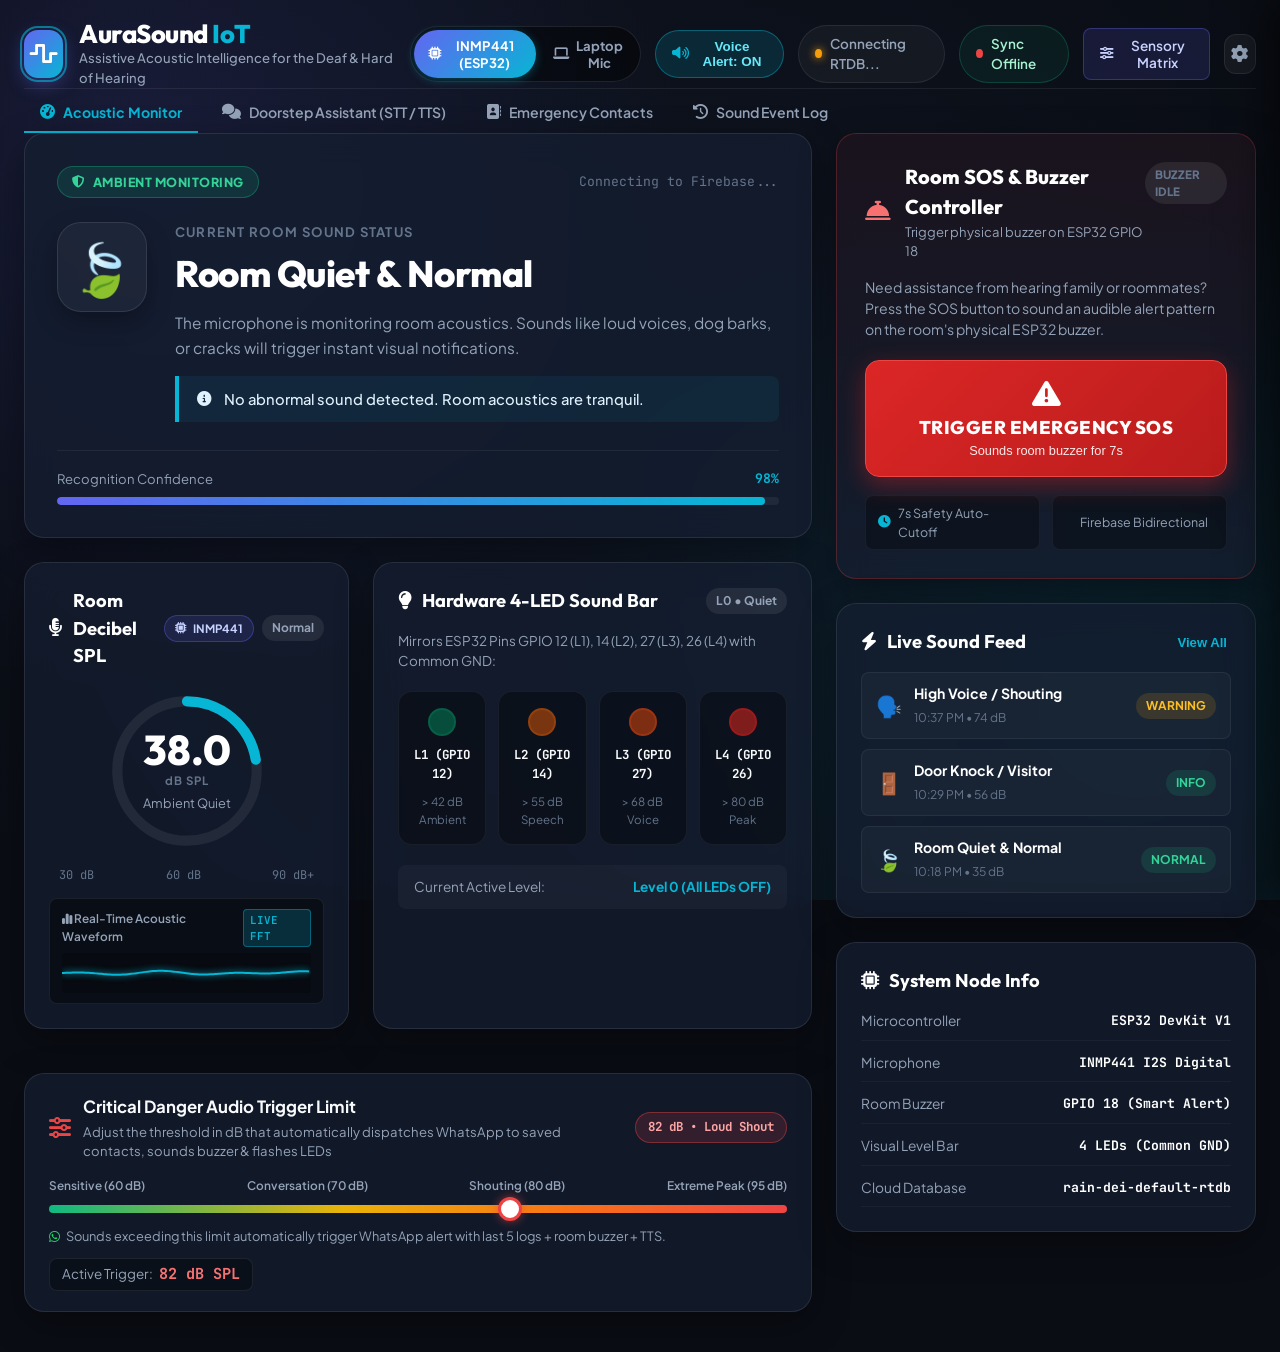
==== web_portal/index.html @ 47dc66a2 "updated" ====
<!DOCTYPE html>
<html lang="en">
<head>
  <meta charset="UTF-8">
  <meta name="viewport" content="width=device-width, initial-scale=1.0">
  <title>AuraSound IoT | Assistive Environmental Sound Intelligence for Deaf & Hard of Hearing</title>
  <meta name="description" content="Production IoT Acoustic Monitoring & Assistive Visual Alert System for Deaf and Hard of Hearing individuals. Real-time Firebase streaming, ESP32 4-LED mirroring, Visitor Speech Assistant, and Emergency SOS.">
  
  <!-- Modern Google Fonts -->
  <link rel="preconnect" href="https://fonts.googleapis.com">
  <link rel="preconnect" href="https://fonts.gstatic.com" crossorigin>
  <link href="https://fonts.googleapis.com/css2?family=Outfit:wght@300;400;500;600;700;800;900&family=Plus+Jakarta+Sans:wght@400;500;600;700;800&family=JetBrains+Mono:wght@400;600&display=swap" rel="stylesheet">
  
  <!-- Font Awesome Icons -->
  <link rel="stylesheet" href="https://cdnjs.cloudflare.com/ajax/libs/font-awesome/6.4.0/css/all.min.css">
  
  <!-- Main Stylesheet -->
  <link rel="stylesheet" href="styles.css">
</head>
<body>

  <!-- SILENT FULLSCREEN VISUAL STROBE ALERT (Accessible Peripheral Flashing) -->
  <div id="visualStrobeAlert" class="visual-strobe-overlay hidden" onclick="dismissStrobe()">
    <div class="strobe-inner">
      <div class="strobe-icon-wrapper" id="strobeIconContainer">
        <i id="strobeIcon" class="fa-solid fa-triangle-exclamation"></i>
      </div>
      <h1 id="strobeTitle">HIGH SOUND DETECTED</h1>
      <p id="strobeSubtitle">Intense acoustic vibration identified in the room.</p>
      <div class="strobe-badge" id="strobeBadge">CRITICAL ALERT</div>
      <button id="dismissStrobeBtn" class="strobe-dismiss-btn" onclick="dismissStrobe()">
        <i class="fa-solid fa-check"></i> Acknowledge & Dismiss Visual Flash
      </button>
      <span class="strobe-tap-hint"><i class="fa-solid fa-hand-pointer"></i> Tap anywhere on screen to dismiss</span>
    </div>
  </div>

  <div class="app-layout">
    <!-- TOP NAVIGATION HEADER -->
      <!-- Top Header Row -->
      <div class="top-nav-main">
        <div class="brand">
          <div class="brand-logo">
            <i class="fa-solid fa-wave-square"></i>
            <span class="logo-pulse"></span>
          </div>
          <div class="brand-info">
            <h1>AuraSound <span>IoT</span></h1>
            <p>Assistive Acoustic Intelligence for the Deaf & Hard of Hearing</p>
          </div>
        </div>

        <div class="header-actions">
          <!-- Audio Input Source Switch: INMP441 (ESP32) vs Laptop Mic -->
          <div class="mic-source-selector" id="micSourceSelector">
            <button class="mic-pill-btn active" id="btnSourceEsp32" onclick="setAudioSource('esp32')" title="Use Room INMP441 Digital Microphone via ESP32">
              <i class="fa-solid fa-microchip"></i> <span>INMP441 (ESP32)</span>
            </button>
            <button class="mic-pill-btn" id="btnSourceLaptop" onclick="setAudioSource('laptop')" title="Capture Room Sound Directly via Laptop Built-in Microphone">
              <i class="fa-solid fa-laptop"></i> <span>Laptop Mic</span>
            </button>
          </div>

          <!-- WebApp TTS Voice Alert Toggle -->
          <button class="status-pill toggle-pill active" id="btnVoiceAlertToggle" onclick="toggleTtsVoiceAlerts()" title="Toggle WebApp Audible Voice Warnings on Detection">
            <i class="fa-solid fa-volume-high" id="voiceToggleIcon"></i>
            <span id="voiceToggleText">Voice Alert: ON</span>
          </button>

          <!-- Hardware ESP32 Connection Pill -->
          <div class="status-pill" id="deviceStatusPill" title="Status of ESP32 Hardware Node">
            <span class="status-dot connecting" id="espStatusDot"></span>
            <span id="deviceStatusText">Connecting RTDB...</span>
          </div>

          <!-- Firebase Stream Pill -->
          <div class="status-pill firebase-pill" id="firebaseStatusPill" title="Firebase Realtime Database Live Stream">
            <span class="status-dot online"></span>
            <span id="firebaseStatusText">Firebase RTDB: Live</span>
          </div>

          <!-- Tiered Sensory Settings Modal Button -->
          <button id="openSensoryBtn" class="btn-nav-action" onclick="toggleSensoryModal()" title="Sensory Matrix & Alert Preferences">
            <i class="fa-solid fa-sliders"></i> <span>Sensory Matrix</span>
          </button>

          <!-- Configuration Drawer Button -->
          <button id="openConfigBtn" class="btn-icon" onclick="toggleConfigDrawer()" title="Firebase Project Settings">
            <i class="fa-solid fa-gear"></i>
          </button>
        </div>
      </div>

      <!-- Compact Integrated Navigation Tabs (Zero Disconnected Gap) -->
      <nav class="portal-tabs">
        <button class="tab-btn active" onclick="switchPortalTab('dashboard')" id="tab-btn-dashboard">
          <i class="fa-solid fa-gauge-high"></i> Acoustic Monitor
        </button>
        <button class="tab-btn" onclick="switchPortalTab('visitor')" id="tab-btn-visitor">
          <i class="fa-solid fa-comments"></i> Doorstep Assistant (STT / TTS)
        </button>
        <button class="tab-btn" onclick="switchPortalTab('contacts')" id="tab-btn-contacts">
          <i class="fa-solid fa-address-book"></i> Emergency Contacts
        </button>
        <button class="tab-btn" onclick="switchPortalTab('history')" id="tab-btn-history">
          <i class="fa-solid fa-clock-rotate-left"></i> Sound Event Log
        </button>
      </nav>
    </header>

    <!-- AUTOMATIC EMERGENCY WHATSAPP DISPATCH HUD / BANNER -->
    <div id="emergencyDispatchToast" class="emergency-toast-hud hidden">
      <div class="toast-left">
        <div class="toast-icon-pulse"><i class="fa-solid fa-triangle-exclamation"></i></div>
        <div class="toast-info">
          <strong>🚨 CRITICAL SOUND DETECTED & AUTOMATIC WHATSAPP ALERT DISPATCHED</strong>
          <p id="dispatchToastSummary">Emergency message with last 5 acoustic logs sent to saved contacts. Room buzzer & LEDs active.</p>
        </div>
      </div>
      <div class="toast-actions" id="toastContactButtons"></div>
      <button class="toast-dismiss" onclick="dismissEmergencyToast()" title="Dismiss Alert"><i class="fa-solid fa-xmark"></i></button>
    </div>

    <!-- MAIN PORTAL CONTENT -->
    <main class="dashboard-content">

      <!-- ================================================================= -->
      <!-- TAB 1: DASHBOARD & ACOUSTIC MONITOR -->
      <!-- ================================================================= -->
      <div id="tab-content-dashboard" class="tab-view active">
        <div class="dashboard-grid">
          
          <!-- LEFT COLUMN: PRIMARY SOUND MONITORING & HERO ALERT -->
          <section class="col-primary">
            
            <!-- HERO SOUND CLASSIFICATION CARD -->
            <div class="hero-card glass-panel" id="heroAlertCard">
              <div class="card-glow" id="heroCardGlow"></div>
              <div class="hero-top">
                <span class="badge-accent normal" id="alertSeverityBadge">
                  <i class="fa-solid fa-shield-halved"></i> AMBIENT MONITORING
                </span>
                <span class="timestamp-tag" id="lastDetectionTime">Connecting to Firebase...</span>
              </div>

              <div class="hero-body">
                <div class="hero-icon-box" id="heroIconBox">
                  <span id="heroSoundEmoji">🍃</span>
                </div>
                <div class="hero-details">
                  <span class="hero-sub">Current Room Sound Status</span>
                  <h2 id="heroSoundTitle">Room Quiet & Normal</h2>
                  <p id="heroSoundDescription">The microphone is monitoring room acoustics. Sounds like loud voices, dog barks, or cracks will trigger instant visual notifications.</p>
                  
                  <!-- Immediate Accessible Visual Action Cue -->
                  <div class="action-cue" id="actionCueBox">
                    <i class="fa-solid fa-circle-info"></i>
                    <span id="heroActionCue">No abnormal sound detected. Room acoustics are tranquil.</span>
                  </div>
                </div>
              </div>

              <!-- Real-time Classification Confidence Bar -->
              <div class="confidence-container">
                <div class="conf-labels">
                  <span>Recognition Confidence</span>
                  <strong id="confidenceVal">98%</strong>
                </div>
                <div class="conf-progress-track">
                  <div class="conf-progress-fill" id="confidenceBar" style="width: 98%;"></div>
                </div>
              </div>
            </div>

            <!-- LIVE DECIBEL GAUGE & 4-LED HARDWARE MIRROR -->
            <div class="metrics-row">
              
              <!-- Circular Decibel VU Meter -->
              <div class="metric-card glass-panel decibel-gauge-card">
                <div class="card-header-compact">
                  <h3><i class="fa-solid fa-microphone-lines"></i> Room Decibel SPL</h3>
                  <div class="card-header-badges">
                    <span class="chip-source" id="activeMicSourceBadge"><i class="fa-solid fa-microchip"></i> INMP441</span>
                    <span class="chip-status" id="dbStatusChip">Normal</span>
                  </div>
                </div>
                <div class="gauge-wrapper">
                  <svg class="gauge-svg" viewBox="0 0 200 200">
                    <circle class="gauge-bg" cx="100" cy="100" r="82"></circle>
                    <circle class="gauge-fill" id="gaugeCircleFill" cx="100" cy="100" r="82"></circle>
                  </svg>
                  <div class="gauge-readout">
                    <span class="gauge-number" id="decibelVal">38.0</span>
                    <span class="gauge-unit">dB SPL</span>
                    <span class="gauge-context" id="decibelContext">Ambient Quiet</span>
                  </div>
                </div>
                <div class="gauge-scale">
                  <span>30 dB</span>
                  <span>60 dB</span>
                  <span>90 dB+</span>
                </div>

                <!-- Live Acoustic Waveform Oscilloscope -->
                <div class="oscilloscope-container">
                  <div class="osc-header">
                    <span><i class="fa-solid fa-chart-simple"></i> Real-Time Acoustic Waveform</span>
                    <span class="live-tag">LIVE FFT</span>
                  </div>
                  <canvas id="liveOscilloscope" width="280" height="40"></canvas>
                </div>
              </div>

              <!-- Hardware 4-LED Sound Level Bar (Common Cathode Mirror) -->
              <div class="metric-card glass-panel led-mirror-card">
                <div class="card-header-compact">
                  <h3><i class="fa-solid fa-lightbulb"></i> Hardware 4-LED Sound Bar</h3>
                  <span class="chip-status" id="ledStatusChip">L0 • Quiet</span>
                </div>
                <p class="section-hint">Mirrors ESP32 Pins GPIO 12 (L1), 14 (L2), 27 (L3), 26 (L4) with Common GND:</p>

                <div class="led-bar-visual">
                  <div class="led-unit" id="virtualLed1">
                    <div class="led-bulb bulb-green"></div>
                    <span class="led-pin">L1 (GPIO 12)</span>
                    <span class="led-desc">&gt; 42 dB Ambient</span>
                  </div>

                  <div class="led-unit" id="virtualLed2">
                    <div class="led-bulb bulb-yellow"></div>
                    <span class="led-pin">L2 (GPIO 14)</span>
                    <span class="led-desc">&gt; 55 dB Speech</span>
                  </div>

                  <div class="led-unit" id="virtualLed3">
                    <div class="led-bulb bulb-orange"></div>
                    <span class="led-pin">L3 (GPIO 27)</span>
                    <span class="led-desc">&gt; 68 dB Voice</span>
                  </div>

                  <div class="led-unit" id="virtualLed4">
                    <div class="led-bulb bulb-red"></div>
                    <span class="led-pin">L4 (GPIO 26)</span>
                    <span class="led-desc">&gt; 80 dB Peak</span>
                  </div>
                </div>

                <div class="led-summary-bar">
                  <span>Current Active Level:</span>
                  <strong id="activeLevelTxt">Level 0 (All LEDs OFF)</strong>
                </div>
              </div>
            </div>

            <!-- ADJUSTABLE CRITICAL / DANGER AUDIO LIMIT SLIDER -->
            <div class="glass-panel threshold-control-card">
              <div class="threshold-header">
                <div class="threshold-title">
                  <i class="fa-solid fa-sliders color-red"></i>
                  <div>
                    <h3>Critical Danger Audio Trigger Limit</h3>
                    <p>Adjust the threshold in dB that automatically dispatches WhatsApp to saved contacts, sounds buzzer & flashes LEDs</p>
                  </div>
                </div>
                <span class="threshold-chip" id="thresholdDisplayChip">82 dB • Default</span>
              </div>

              <div class="slider-container">
                <div class="slider-scale-labels">
                  <span>Sensitive (60 dB)</span>
                  <span>Conversation (70 dB)</span>
                  <span>Shouting (80 dB)</span>
                  <span>Extreme Peak (95 dB)</span>
                </div>
                <input type="range" id="criticalDbSlider" min="60" max="95" step="1" value="82" class="styled-range-slider" oninput="onCriticalThresholdChange(this.value)">
                <div class="slider-status-row">
                  <span class="slider-hint"><i class="fa-brands fa-whatsapp color-whatsapp"></i> Sounds exceeding this limit automatically trigger WhatsApp alert with last 5 logs + room buzzer + TTS.</span>
                  <div class="slider-val-badge">
                    <span>Active Trigger:</span>
                    <strong id="sliderValueText">82 dB SPL</strong>
                  </div>
                </div>
              </div>
            </div>

          </section>

          <!-- RIGHT COLUMN: EMERGENCY SOS & QUICK ACTIONS -->
          <section class="col-secondary">
            
            <!-- EMERGENCY SOS BUZZER CONTROLLER -->
            <div class="sos-card glass-panel">
              <div class="sos-glow"></div>
              <div class="sos-header">
                <div class="sos-title-wrap">
                  <i class="fa-solid fa-bell-concierge"></i>
                  <div>
                    <h3>Room SOS & Buzzer Controller</h3>
                    <p>Trigger physical buzzer on ESP32 GPIO 18</p>
                  </div>
                </div>
                <span class="buzzer-state-badge idle" id="buzzerStateBadge">BUZZER IDLE</span>
              </div>

              <p class="sos-desc">Need assistance from hearing family or roommates? Press the SOS button to sound an audible alert pattern on the room's physical ESP32 buzzer.</p>

              <!-- SOS Panic Button -->
              <button id="triggerSosBtn" class="btn-sos-main" onclick="triggerEmergencySos()">
                <div class="btn-sos-content">
                  <i class="fa-solid fa-triangle-exclamation"></i>
                  <span id="sosBtnText">TRIGGER EMERGENCY SOS</span>
                  <small id="sosBtnSub">Sounds room buzzer for 7s</small>
                </div>
              </button>

              <!-- Silence Button -->
              <button id="silenceSosBtn" class="btn-silence hidden" onclick="silenceEmergencyBuzzer()">
                <i class="fa-solid fa-volume-xmark"></i> Silence Room Buzzer Immediately
              </button>

              <div class="sos-features-row">
                <div class="sos-feature-pill">
                  <i class="fa-solid fa-clock"></i> 7s Safety Auto-Cutoff
                </div>
                <div class="sos-feature-pill">
                  <i class="fa-solid fa-shield-check"></i> Firebase Bidirectional
                </div>
              </div>
            </div>

            <!-- RECENT REALTIME EVENT FEED PREVIEW -->
            <div class="glass-panel recent-events-panel">
              <div class="card-header-compact">
                <h3><i class="fa-solid fa-bolt"></i> Live Sound Feed</h3>
                <button class="link-btn" onclick="switchPortalTab('history')">View All</button>
              </div>
              <div class="mini-event-feed" id="miniEventFeed">
                <div class="empty-feed">Listening for room acoustic events...</div>
              </div>
            </div>

            <!-- SYSTEM HARDWARE STATUS SUMMARY -->
            <div class="glass-panel system-summary-panel">
              <div class="card-header-compact">
                <h3><i class="fa-solid fa-microchip"></i> System Node Info</h3>
              </div>
              <div class="info-table">
                <div class="info-row">
                  <span>Microcontroller</span>
                  <strong>ESP32 DevKit V1</strong>
                </div>
                <div class="info-row">
                  <span>Microphone</span>
                  <strong>INMP441 I2S Digital</strong>
                </div>
                <div class="info-row">
                  <span>Room Buzzer</span>
                  <strong>GPIO 18 (Smart Alert)</strong>
                </div>
                <div class="info-row">
                  <span>Visual Level Bar</span>
                  <strong>4 LEDs (Common GND)</strong>
                </div>
                <div class="info-row">
                  <span>Cloud Database</span>
                  <strong id="connectedDbName">rain-dei-default-rtdb</strong>
                </div>
              </div>
            </div>

          </section>

        </div>
      </div>

      <!-- ================================================================= -->
      <!-- TAB 2: DOORSTEP VISITOR ASSISTANT (EchoSense STT & TTS Feature) -->
      <!-- ================================================================= -->
      <div id="tab-content-visitor" class="tab-view">
        <div class="visitor-assistant-layout">
          
          <!-- LEFT: LIVE SPEECH TO TEXT FOR VISITORS -->
          <div class="glass-panel stt-card">
            <div class="card-header-compact">
              <h3><i class="fa-solid fa-ear-listen color-blue"></i> Live Doorstep Speech-to-Text Captions</h3>
              <span class="stt-badge" id="sttStatusBadge"><i class="fa-solid fa-microphone-slash"></i> Mic Off</span>
            </div>
            <p class="section-hint">When someone is at your door, activate the listener so their spoken words appear as live text on your screen in real time:</p>

            <!-- Transcription Display -->
            <div class="stt-transcript-box" id="sttTranscriptBox">
              <p class="placeholder-caption">Tap "Start Listening to Visitor" below. When the visitor speaks, live captions will appear here immediately.</p>
            </div>

            <div class="stt-controls">
              <button id="startSttBtn" class="btn-action primary" onclick="toggleSttRecognition()">
                <i class="fa-solid fa-microphone"></i> <span id="sttBtnLabel">Start Listening to Visitor</span>
              </button>
              <button class="btn-action secondary" onclick="clearSttTranscript()">
                <i class="fa-solid fa-eraser"></i> Clear Captions
              </button>
            </div>
          </div>

          <!-- RIGHT: TEXT TO SPEECH REPLIES FOR DEAF USER -->
          <div class="glass-panel tts-card">
            <div class="card-header-compact">
              <h3><i class="fa-solid fa-bullhorn color-pink"></i> 1-Tap Text-to-Speech Voice Responses</h3>
              <span class="chip-status">Speaks to Visitor</span>
            </div>
            <p class="section-hint">Tap any quick response to have your device speak aloud clearly to the person at the door:</p>

            <!-- Quick Canned Replies -->
            <div class="canned-replies-grid">
              <button class="canned-btn" onclick="speakQuickReply('Please leave the package at the door, thank you!')">
                <i class="fa-solid fa-box"></i> "Please leave the package at the door."
              </button>
              <button class="canned-btn" onclick="speakQuickReply('I am deaf. Please text me on WhatsApp or ring again.')">
                <i class="fa-solid fa-hands-asl-interpreting"></i> "I am deaf, please text me."
              </button>
              <button class="canned-btn" onclick="speakQuickReply('Just a moment, I am coming to the door right now!')">
                <i class="fa-solid fa-person-walking"></i> "Coming to the door in 1 minute!"
              </button>
              <button class="canned-btn" onclick="speakQuickReply('Who is it, and what is this regarding please?')">
                <i class="fa-solid fa-circle-question"></i> "Who is it please?"
              </button>
              <button class="canned-btn" onclick="speakQuickReply('Not interested right now, thank you!')">
                <i class="fa-solid fa-hand"></i> "Not interested, thank you."
              </button>
              <button class="canned-btn" onclick="speakQuickReply('Please wait, calling my family member.')">
                <i class="fa-solid fa-phone"></i> "Please wait, calling someone."
              </button>
            </div>

            <!-- Custom Type and Speak -->
            <div class="custom-tts-box">
              <label for="customTtsInput">Or type custom message to speak aloud:</label>
              <div class="custom-tts-input-row">
                <input type="text" id="customTtsInput" placeholder="Type message for visitor..." onkeydown="if(event.key==='Enter') speakCustomText()">
                <button class="btn-action primary" onclick="speakCustomText()">
                  <i class="fa-solid fa-volume-high"></i> Speak
                </button>
              </div>
            </div>
          </div>

        </div>
      </div>

      <!-- ================================================================= -->
      <!-- TAB 3: EMERGENCY CONTACTS & DISPATCH (EchoSense Feature) -->
      <!-- ================================================================= -->
      <div id="tab-content-contacts" class="tab-view">
        <div class="contacts-page-layout">
          
          <div class="glass-panel contacts-list-card">
            <div class="card-header-compact">
              <h3><i class="fa-solid fa-users-gear color-orange"></i> Trusted Emergency Contacts</h3>
              <button class="btn-action secondary" onclick="toggleAddContactForm()">
                <i class="fa-solid fa-user-plus"></i> Add Contact
              </button>
            </div>
            <p class="section-hint">Direct 1-tap alerts configured for your immediate family, hostel warden, caregiver, or medical responder:</p>

            <!-- Add Contact Form -->
            <div class="add-contact-box hidden" id="addContactBox">
              <h4>Add New Emergency Contact</h4>
              <div class="contact-inputs-grid">
                <input type="text" id="newContactName" placeholder="Full Name (e.g. Mom, Roommate, Warden)">
                <input type="text" id="newContactRole" placeholder="Relationship / Role (e.g. Caregiver)">
                <input type="tel" id="newContactPhone" placeholder="Phone with Country Code (e.g. +919876543210)">
              </div>
              <div class="contact-form-actions">
                <button class="btn-action primary" onclick="saveNewContact()">Save Contact</button>
                <button class="btn-action secondary" onclick="toggleAddContactForm()">Cancel</button>
              </div>
            </div>

            <!-- Contacts Cards Grid -->
            <div class="contacts-grid" id="contactsGrid">
              <!-- Dynamically rendered -->
            </div>
          </div>

          <!-- SOS Broadcast Preview -->
          <div class="glass-panel broadcast-preview-card">
            <div class="card-header-compact">
              <h3><i class="fa-solid fa-paper-plane color-red"></i> Quick Emergency Dispatch</h3>
            </div>
            <p class="section-hint">Instantly sends WhatsApp / SMS message to all saved contacts with current status:</p>
            
            <div class="message-preview-box">
              <strong>Emergency Message Template:</strong>
              <p id="sosMessageTemplate">🚨 EMERGENCY ALERT: AuraSound Assistive System in Room triggered! I am deaf/hard of hearing and need immediate assistance. Please check on me or call emergency services.</p>
            </div>

            <button class="btn-whatsapp-broadcast" onclick="broadcastWhatsAppAlert()">
              <i class="fa-brands fa-whatsapp"></i> Send Instant WhatsApp Alert to Contact
            </button>
          </div>

        </div>
      </div>

      <!-- ================================================================= -->
      <!-- TAB 4: SOUND EVENT LOG (Realtime Firebase /sound_events) -->
      <!-- ================================================================= -->
      <div id="tab-content-history" class="tab-view">
        <div class="glass-panel history-full-card">
          <div class="card-header-compact">
            <div>
              <h3><i class="fa-solid fa-list-check"></i> Historical Acoustic Events</h3>
              <p class="section-hint">Real-time event feed logged in Firebase Realtime Database node <code>/sound_events</code></p>
            </div>
            <div class="history-actions">
              <div class="filter-pills">
                <button class="filter-pill active" onclick="filterHistory('ALL')">All</button>
                <button class="filter-pill" onclick="filterHistory('CRITICAL')">Critical</button>
                <button class="filter-pill" onclick="filterHistory('WARNING')">Warnings</button>
                <button class="filter-pill" onclick="filterHistory('INFO')">Visitors</button>
              </div>
              <button class="btn-action secondary" onclick="clearEventHistory()">
                <i class="fa-solid fa-trash-can"></i> Clear
              </button>
            </div>
          </div>

          <!-- Full Event List Table -->
          <div class="events-table-wrapper">
            <table class="events-table">
              <thead>
                <tr>
                  <th>Time</th>
                  <th>Sound Classification</th>
                  <th>Severity</th>
                  <th>Decibels</th>
                  <th>Action / Description</th>
                </tr>
              </thead>
              <tbody id="fullEventsTbody">
                <tr>
                  <td colspan="5" class="empty-state">No past sound events recorded yet.</td>
                </tr>
              </tbody>
            </table>
          </div>
        </div>
      </div>

    </main>
  </div>

  <!-- ===================================================================== -->
  <!-- SENSORY MATRIX MODAL (Prevent Sensory Overload - EchoSense Feature) -->
  <!-- ===================================================================== -->
  <div id="sensoryModal" class="modal-overlay hidden">
    <div class="modal-box modal-wide">
      <div class="modal-header">
        <div class="logo-circle purple-glow"><i class="fa-solid fa-sliders"></i></div>
        <div>
          <h2>Smart Sensory & Tiered Alert Matrix</h2>
          <p>Prevent sensory overload & customize visual signals per sound tier</p>
        </div>
        <button class="close-modal-btn" onclick="toggleSensoryModal()"><i class="fa-solid fa-xmark"></i></button>
      </div>

      <div class="sensory-modal-body">
        
        <!-- TIER 1: EMERGENCY (FIRE / SIREN) -->
        <div class="tier-card tier-emergency">
          <div class="tier-top">
            <span class="tier-badge red-badge">TIER 1: CRITICAL EMERGENCY</span>
            <strong>Fire / Smoke Siren (🚨)</strong>
          </div>
          <div class="tier-content">
            <p>Life Safety: Fullscreen Red Strobe + Hardware Buzzer are locked ON for survival protection.</p>
            <span class="locked-pill"><i class="fa-solid fa-lock"></i> LOCKED ACTIVE FOR SAFETY</span>
          </div>
        </div>

        <!-- TIER 2: SAFETY & DISTRESS (GLASS CRACK / BABY CRY) -->
        <div class="tier-card">
          <div class="tier-top">
            <span class="tier-badge orange-badge">TIER 2: SAFETY & DISTRESS</span>
            <strong>Glass Shatter (💥) / Baby Crying (👶)</strong>
          </div>
          <div class="tier-toggles">
            <label class="toggle-item">
              <input type="checkbox" id="pref-tier2-strobe" checked onchange="saveSensoryPreferences()">
              <span>Fullscreen Strobe Flash</span>
            </label>
            <label class="toggle-item">
              <input type="checkbox" id="pref-tier2-vibe" checked onchange="saveSensoryPreferences()">
              <span>Browser Vibration Pulse</span>
            </label>
            <label class="toggle-item">
              <input type="checkbox" id="pref-tier2-led" checked onchange="saveSensoryPreferences()">
              <span>ESP32 4-LED Bar</span>
            </label>
          </div>
        </div>

        <!-- TIER 3: VISITORS & DOORWAY (DOORBELL / KNOCK / DOG BARK) -->
        <div class="tier-card">
          <div class="tier-top">
            <span class="tier-badge blue-badge">TIER 3: VISITORS & PETS</span>
            <strong>Doorbell (🔔) / Door Knock (🚪) / Dog Bark (🐕)</strong>
          </div>
          <div class="tier-toggles">
            <label class="toggle-item">
              <input type="checkbox" id="pref-tier3-strobe" onchange="saveSensoryPreferences()">
              <span>Fullscreen Strobe Flash</span>
            </label>
            <label class="toggle-item">
              <input type="checkbox" id="pref-tier3-vibe" checked onchange="saveSensoryPreferences()">
              <span>Mild Vibration Pulse</span>
            </label>
            <label class="toggle-item">
              <input type="checkbox" id="pref-tier3-led" checked onchange="saveSensoryPreferences()">
              <span>ESP32 4-LED Bar</span>
            </label>
          </div>
        </div>

        <!-- TIER 4: HUMAN SPEECH (HIGH VOICE / SHOUTING) -->
        <div class="tier-card">
          <div class="tier-top">
            <span class="tier-badge purple-badge">TIER 4: HUMAN SPEECH</span>
            <strong>High Voice / Shouting (🗣️)</strong>
          </div>
          <div class="tier-toggles">
            <label class="toggle-item">
              <input type="checkbox" id="pref-tier4-strobe" onchange="saveSensoryPreferences()">
              <span>Fullscreen Strobe Flash</span>
            </label>
            <label class="toggle-item">
              <input type="checkbox" id="pref-tier4-vibe" onchange="saveSensoryPreferences()">
              <span>Vibration Pulse</span>
            </label>
            <label class="toggle-item">
              <input type="checkbox" id="pref-tier4-led" checked onchange="saveSensoryPreferences()">
              <span>ESP32 4-LED Bar</span>
            </label>
          </div>
        </div>

      </div>

      <div class="modal-footer">
        <button class="btn-action primary" onclick="toggleSensoryModal()">Save & Close Preferences</button>
      </div>
    </div>
  </div>

  <!-- ===================================================================== -->
  <!-- FIREBASE CONFIGURATION DRAWER -->
  <!-- ===================================================================== -->
  <div id="configDrawer" class="config-drawer hidden">
    <div class="drawer-header">
      <div class="drawer-title">
        <i class="fa-solid fa-fire-flame-curved"></i>
        <h3>Firebase Realtime DB Configuration</h3>
      </div>
      <button class="close-drawer-btn" onclick="toggleConfigDrawer()"><i class="fa-solid fa-xmark"></i></button>
    </div>

    <div class="drawer-body">
      <p class="drawer-intro">Connected directly to your Google Firebase Realtime Database for instantaneous zero-latency updates.</p>

      <div class="form-group">
        <label for="firebaseUrlInput">Firebase Realtime Database URL</label>
        <input type="url" id="firebaseUrlInput" value="https://rain-dei-default-rtdb.firebaseio.com">
        <small class="field-hint">e.g. <code>https://rain-dei-default-rtdb.firebaseio.com</code></small>
      </div>

      <div class="form-group">
        <label for="firebaseAuthInput">Database Secret / Auth Token</label>
        <input type="text" id="firebaseAuthInput" value="xxeSyW61RLsqJLy9O9pXmHr9RK5NR8Yo7cka2W0G">
        <small class="field-hint">Stored securely in your local browser storage</small>
      </div>

      <div class="drawer-actions">
        <button class="btn-action primary" onclick="saveFirebaseConfig()">
          <i class="fa-solid fa-floppy-disk"></i> Save & Reconnect
        </button>
        <button class="btn-action secondary" onclick="testFirebaseConnection()">
          <i class="fa-solid fa-vial"></i> Test Ping
        </button>
      </div>

      <div class="test-result-box hidden" id="configTestResult"></div>

      <div class="drawer-schema-info">
        <h4>Database Active Nodes:</h4>
        <ul>
          <li><code>/live_telemetry</code>: Decibels, LED Level, Online Status</li>
          <li><code>/latest_sound_classification</code>: AI Recognized Sound</li>
          <li><code>/sound_events</code>: Historical Sound Feed</li>
          <li><code>/sos_alert</code>: Room Buzzer Trigger (GPIO 18)</li>
        </ul>
      </div>
    </div>
  </div>

  <!-- Main Portal Javascript -->
  <script src="app.js"></script>
</body>
</html>
---- web_portal/styles.css ----
/*
 ==============================================================================
  AuraSound IoT: Assistive Environmental Sound Intelligence Web Portal
  Design System & Stylesheet (Dark Glassmorphism & High-Contrast Visuals)
 ==============================================================================
*/

@import url('https://fonts.googleapis.com/css2?family=Outfit:wght@300;400;500;600;700;800;900&family=Plus+Jakarta+Sans:wght@400;500;600;700;800&family=JetBrains+Mono:wght@400;600&display=swap');

:root {
  /* Core Colors */
  --bg-primary: #0a0d14;
  --bg-secondary: #0f1624;
  --bg-tertiary: #162035;
  
  --card-bg: rgba(21, 30, 48, 0.75);
  --card-border: rgba(255, 255, 255, 0.09);
  --card-hover-border: rgba(99, 102, 241, 0.4);

  --text-primary: #f8fafc;
  --text-secondary: #94a3b8;
  --text-muted: #64748b;

  --accent-cyan: #06b6d4;
  --accent-blue: #3b82f6;
  --accent-indigo: #6366f1;
  --accent-purple: #a855f7;
  --accent-pink: #ec4899;

  /* Severity / Alert Colors */
  --color-green: #10b981;
  --color-yellow: #f59e0b;
  --color-orange: #f97316;
  --color-red: #ef4444;
  --color-emergency: #dc2626;

  /* Glowing Drop Shadows */
  --glow-green: 0 0 16px rgba(16, 185, 129, 0.8);
  --glow-yellow: 0 0 16px rgba(245, 158, 11, 0.8);
  --glow-orange: 0 0 16px rgba(249, 115, 22, 0.8);
  --glow-red: 0 0 20px rgba(239, 68, 68, 0.9);

  /* Fonts */
  --font-display: 'Outfit', -apple-system, BlinkMacSystemFont, sans-serif;
  --font-body: 'Plus Jakarta Sans', -apple-system, BlinkMacSystemFont, sans-serif;
  --font-mono: 'JetBrains Mono', monospace;

  /* Radii */
  --radius-sm: 8px;
  --radius-md: 14px;
  --radius-lg: 20px;
  --radius-xl: 28px;
}

* {
  margin: 0;
  padding: 0;
  box-sizing: border-box;
}

body {
  background-color: var(--bg-primary);
  background-image: 
    radial-gradient(circle at 10% 15%, rgba(99, 102, 241, 0.15) 0%, transparent 40%),
    radial-gradient(circle at 90% 80%, rgba(6, 182, 212, 0.12) 0%, transparent 45%),
    radial-gradient(circle at 50% 50%, rgba(15, 22, 36, 0.9) 0%, var(--bg-primary) 100%);
  background-attachment: fixed;
  color: var(--text-primary);
  font-family: var(--font-body);
  line-height: 1.5;
  min-height: 100vh;
  overflow-x: hidden;
}

/* Glassmorphism Panel */
.glass-panel {
  background: var(--card-bg);
  backdrop-filter: blur(16px);
  -webkit-backdrop-filter: blur(16px);
  border: 1px solid var(--card-border);
  border-radius: var(--radius-lg);
  box-shadow: 0 12px 36px rgba(0, 0, 0, 0.35);
  transition: all 0.3s ease;
  position: relative;
  overflow: hidden;
}

.glass-panel:hover {
  border-color: rgba(255, 255, 255, 0.16);
}

.hidden {
  display: none !important;
}

/* --------------------------------------------------------------------------
   LAYOUT STRUCTURE
   -------------------------------------------------------------------------- */
.app-layout {
  max-width: 1480px;
  margin: 0 auto;
  padding: 20px 24px 40px;
  min-height: 100vh;
}

.dashboard-content {
  width: 100%;
}

.dashboard-grid {
  display: grid;
  grid-template-columns: 1fr 420px;
  gap: 24px;
}

.col-primary {
  display: flex;
  flex-direction: column;
  gap: 24px;
}

.col-secondary {
  display: flex;
  flex-direction: column;
  gap: 24px;
}

/* --------------------------------------------------------------------------
   TOP NAVIGATION HEADER & INTEGRATED COMMAND BAR
   -------------------------------------------------------------------------- */
.top-nav {
  display: flex;
  flex-direction: column;
  gap: 10px;
  padding: 12px 20px 0;
  margin-bottom: 16px;
  background: rgba(15, 22, 36, 0.88);
  backdrop-filter: blur(18px);
  border: 1px solid var(--card-border);
  border-radius: var(--radius-lg);
  box-shadow: 0 8px 30px rgba(0, 0, 0, 0.35);
}

.top-nav-main {
  display: flex;
  align-items: center;
  justify-content: space-between;
  width: 100%;
  gap: 16px;
}

.brand {
  display: flex;
  align-items: center;
  gap: 16px;
}

.brand-logo {
  position: relative;
  width: 48px;
  height: 48px;
  background: linear-gradient(135deg, var(--accent-indigo), var(--accent-cyan));
  border-radius: 14px;
  display: flex;
  align-items: center;
  justify-content: center;
  font-size: 1.4rem;
  color: #fff;
  box-shadow: 0 6px 18px rgba(99, 102, 241, 0.4);
}

.logo-pulse {
  position: absolute;
  inset: -4px;
  border-radius: 18px;
  border: 2px solid var(--accent-cyan);
  opacity: 0.6;
  animation: ripple 2s infinite;
}

@keyframes ripple {
  0% { transform: scale(0.9); opacity: 0.8; }
  100% { transform: scale(1.25); opacity: 0; }
}

.brand-info h1 {
  font-family: var(--font-display);
  font-size: 1.6rem;
  font-weight: 800;
  letter-spacing: -0.5px;
  color: #fff;
  line-height: 1.1;
}

.brand-info h1 span {
  color: var(--accent-cyan);
}

.brand-info p {
  font-size: 0.82rem;
  color: var(--text-secondary);
  font-weight: 500;
}

.header-actions {
  display: flex;
  align-items: center;
  gap: 14px;
}

/* Audio Input Source Switch */
.mic-source-selector {
  display: flex;
  align-items: center;
  background: rgba(0, 0, 0, 0.45);
  border: 1px solid rgba(255, 255, 255, 0.1);
  border-radius: 999px;
  padding: 3px;
  gap: 3px;
}

.mic-pill-btn {
  background: transparent;
  border: none;
  color: var(--text-secondary);
  font-family: var(--font-body);
  font-size: 0.82rem;
  font-weight: 700;
  padding: 7px 14px;
  border-radius: 999px;
  cursor: pointer;
  display: flex;
  align-items: center;
  gap: 7px;
  transition: all 0.2s ease;
}

.mic-pill-btn:hover {
  color: var(--text-primary);
}

.mic-pill-btn.active {
  background: linear-gradient(135deg, var(--accent-indigo), var(--accent-cyan));
  color: #fff;
  box-shadow: 0 2px 10px rgba(6, 182, 212, 0.35);
}

.mic-pill-btn.active.live-mic {
  background: linear-gradient(135deg, #0284c7, #06b6d4);
  box-shadow: 0 0 14px rgba(6, 182, 212, 0.5);
}

.card-header-badges {
  display: flex;
  align-items: center;
  gap: 8px;
}

.chip-source {
  font-size: 0.72rem;
  font-weight: 700;
  padding: 4px 10px;
  border-radius: 999px;
  background: rgba(99, 102, 241, 0.15);
  border: 1px solid rgba(99, 102, 241, 0.35);
  color: #c7d2fe;
  display: inline-flex;
  align-items: center;
  gap: 6px;
}

.chip-source.laptop-active {
  background: rgba(6, 182, 212, 0.2);
  border-color: rgba(6, 182, 212, 0.5);
  color: #67e8f9;
}

.status-pill {
  display: flex;
  align-items: center;
  gap: 8px;
  padding: 8px 16px;
  background: rgba(255, 255, 255, 0.04);
  border: 1px solid rgba(255, 255, 255, 0.08);
  border-radius: 999px;
  font-size: 0.84rem;
  font-weight: 600;
  color: var(--text-secondary);
}

.status-pill.firebase-pill {
  background: rgba(16, 185, 129, 0.08);
  border-color: rgba(16, 185, 129, 0.25);
  color: #a7f3d0;
}

.status-dot {
  width: 9px;
  height: 9px;
  border-radius: 50%;
  background: #64748b;
}

.status-dot.online {
  background: var(--color-green);
  box-shadow: 0 0 8px var(--color-green);
}

.status-dot.connecting {
  background: var(--color-yellow);
  box-shadow: 0 0 8px var(--color-yellow);
  animation: pulseListen 1.5s infinite;
}

.status-dot.standby {
  background: var(--color-yellow);
}

.status-dot.offline {
  background: var(--color-red);
}

.btn-nav-action {
  background: rgba(99, 102, 241, 0.15);
  border: 1px solid rgba(99, 102, 241, 0.35);
  color: #c7d2fe;
  font-family: var(--font-body);
  font-size: 0.85rem;
  font-weight: 600;
  padding: 8px 16px;
  border-radius: var(--radius-sm);
  cursor: pointer;
  display: flex;
  align-items: center;
  gap: 8px;
  transition: all 0.2s ease;
}

.btn-nav-action:hover {
  background: rgba(99, 102, 241, 0.3);
  color: #fff;
  box-shadow: 0 0 14px rgba(99, 102, 241, 0.4);
}

.btn-icon {
  width: 40px;
  height: 40px;
  border-radius: 12px;
  background: rgba(255, 255, 255, 0.05);
  border: 1px solid rgba(255, 255, 255, 0.08);
  color: var(--text-secondary);
  font-size: 1.1rem;
  display: flex;
  align-items: center;
  justify-content: center;
  cursor: pointer;
  transition: all 0.2s ease;
}

.btn-icon:hover {
  background: rgba(255, 255, 255, 0.12);
  color: #fff;
  transform: rotate(20deg);
}

/* --------------------------------------------------------------------------
   INTEGRATED PORTAL TABS (Zero Gap)
   -------------------------------------------------------------------------- */
.portal-tabs {
  width: 100%;
  margin: 0;
  display: flex;
  gap: 8px;
  border-top: 1px solid rgba(255, 255, 255, 0.07);
  overflow-x: auto;
  padding: 4px 0 0;
}

.tab-btn {
  background: transparent;
  border: none;
  color: var(--text-secondary);
  font-family: var(--font-body);
  font-size: 0.88rem;
  font-weight: 600;
  padding: 10px 16px;
  cursor: pointer;
  display: inline-flex;
  align-items: center;
  gap: 8px;
  border-bottom: 2px solid transparent;
  transition: all 0.2s ease;
  white-space: nowrap;
}

.tab-btn:hover {
  color: var(--text-primary);
}

.tab-btn.active {
  color: var(--accent-cyan);
  border-bottom-color: var(--accent-cyan);
  font-weight: 700;
}

.tab-btn i {
  font-size: 0.95rem;
}

/* Voice TTS Toggle Pill */
.toggle-pill {
  cursor: pointer;
  background: rgba(255, 255, 255, 0.05);
  transition: all 0.2s ease;
  border: 1px solid rgba(255, 255, 255, 0.1);
}

.toggle-pill:hover {
  background: rgba(255, 255, 255, 0.1);
}

.toggle-pill.active {
  background: rgba(6, 182, 212, 0.15);
  border-color: rgba(6, 182, 212, 0.4);
  color: #67e8f9;
}

.toggle-pill.active i {
  color: var(--accent-cyan);
}

/* --------------------------------------------------------------------------
   AUTOMATIC EMERGENCY WHATSAPP DISPATCH HUD / BANNER
   -------------------------------------------------------------------------- */
.emergency-toast-hud {
  display: flex;
  align-items: center;
  justify-content: space-between;
  gap: 16px;
  background: linear-gradient(135deg, rgba(220, 38, 38, 0.95), rgba(185, 28, 28, 0.95));
  border: 1px solid #f87171;
  border-radius: var(--radius-md);
  padding: 14px 20px;
  margin-bottom: 20px;
  box-shadow: 0 10px 30px rgba(220, 38, 38, 0.5);
  animation: slideDownAlert 0.3s ease-out;
}

@keyframes slideDownAlert {
  from { opacity: 0; transform: translateY(-12px); }
  to { opacity: 1; transform: translateY(0); }
}

.toast-left {
  display: flex;
  align-items: center;
  gap: 14px;
}

.toast-icon-pulse i {
  font-size: 1.8rem;
  color: #fff;
  animation: pulseBeat 0.6s infinite alternate;
}

.toast-info strong {
  display: block;
  font-size: 0.95rem;
  color: #fff;
  letter-spacing: 0.3px;
}

.toast-info p {
  font-size: 0.82rem;
  color: #fecaca;
  margin-top: 2px;
}

.toast-actions {
  display: flex;
  gap: 8px;
  flex-wrap: wrap;
}

.btn-toast-contact {
  background: #25d366;
  color: #fff;
  font-size: 0.82rem;
  font-weight: 700;
  padding: 8px 14px;
  border-radius: 999px;
  text-decoration: none;
  display: inline-flex;
  align-items: center;
  gap: 6px;
  box-shadow: 0 2px 8px rgba(0, 0, 0, 0.3);
  transition: transform 0.2s, background 0.2s;
}

.btn-toast-contact:hover {
  background: #20ba5a;
  transform: scale(1.04);
}

.toast-dismiss {
  background: rgba(255, 255, 255, 0.2);
  border: none;
  color: #fff;
  width: 32px;
  height: 32px;
  border-radius: 50%;
  cursor: pointer;
  display: flex;
  align-items: center;
  justify-content: center;
  font-size: 0.95rem;
}

.toast-dismiss:hover {
  background: rgba(255, 255, 255, 0.35);
}

/* --------------------------------------------------------------------------
   REAL-TIME ACOUSTIC WAVEFORM OSCILLOSCOPE
   -------------------------------------------------------------------------- */
.oscilloscope-container {
  margin-top: 14px;
  padding: 10px 12px;
  background: rgba(0, 0, 0, 0.45);
  border: 1px solid rgba(255, 255, 255, 0.08);
  border-radius: var(--radius-sm);
}

.osc-header {
  display: flex;
  align-items: center;
  justify-content: space-between;
  font-size: 0.74rem;
  color: var(--text-secondary);
  margin-bottom: 6px;
  font-weight: 600;
}

.live-tag {
  font-family: var(--font-mono);
  font-size: 0.68rem;
  background: rgba(6, 182, 212, 0.2);
  color: var(--accent-cyan);
  padding: 2px 6px;
  border-radius: 4px;
  border: 1px solid rgba(6, 182, 212, 0.4);
}

#liveOscilloscope {
  width: 100%;
  height: 40px;
  display: block;
  border-radius: 4px;
  background: #070a10;
}

/* --------------------------------------------------------------------------
   CRITICAL DANGER THRESHOLD SLIDER
   -------------------------------------------------------------------------- */
.threshold-control-card {
  margin-top: 20px;
  padding: 20px 24px;
}

.threshold-header {
  display: flex;
  align-items: center;
  justify-content: space-between;
  gap: 16px;
  margin-bottom: 16px;
}

.threshold-title {
  display: flex;
  align-items: center;
  gap: 12px;
}

.threshold-title i {
  font-size: 1.4rem;
  color: #ef4444;
}

.threshold-title h3 {
  font-size: 1.05rem;
  font-weight: 700;
  color: var(--text-primary);
  margin-bottom: 2px;
}

.threshold-title p {
  font-size: 0.82rem;
  color: var(--text-secondary);
}

.threshold-chip {
  background: rgba(239, 68, 68, 0.15);
  border: 1px solid rgba(239, 68, 68, 0.4);
  color: #fca5a5;
  font-size: 0.78rem;
  font-weight: 700;
  padding: 5px 12px;
  border-radius: 999px;
  font-family: var(--font-mono);
  white-space: nowrap;
}

.slider-container {
  display: flex;
  flex-direction: column;
  gap: 10px;
}

.slider-scale-labels {
  display: flex;
  justify-content: space-between;
  font-size: 0.74rem;
  color: var(--text-secondary);
  font-weight: 600;
}

.styled-range-slider {
  -webkit-appearance: none;
  appearance: none;
  width: 100%;
  height: 8px;
  border-radius: 4px;
  background: linear-gradient(to right, #10b981 0%, #eab308 40%, #f97316 70%, #ef4444 100%);
  outline: none;
  cursor: pointer;
  transition: opacity 0.2s;
}

.styled-range-slider::-webkit-slider-thumb {
  -webkit-appearance: none;
  appearance: none;
  width: 24px;
  height: 24px;
  border-radius: 50%;
  background: #ffffff;
  border: 3px solid #ef4444;
  cursor: pointer;
  box-shadow: 0 0 10px rgba(239, 68, 68, 0.6);
  transition: transform 0.15s ease, box-shadow 0.15s ease;
}

.styled-range-slider::-webkit-slider-thumb:hover {
  transform: scale(1.2);
  box-shadow: 0 0 16px rgba(239, 68, 68, 0.9);
}

.styled-range-slider::-moz-range-thumb {
  width: 24px;
  height: 24px;
  border-radius: 50%;
  background: #ffffff;
  border: 3px solid #ef4444;
  cursor: pointer;
  box-shadow: 0 0 10px rgba(239, 68, 68, 0.6);
}

.slider-status-row {
  display: flex;
  align-items: center;
  justify-content: space-between;
  gap: 12px;
  margin-top: 4px;
  flex-wrap: wrap;
}

.slider-hint {
  font-size: 0.8rem;
  color: var(--text-secondary);
  display: inline-flex;
  align-items: center;
  gap: 6px;
}

.color-whatsapp {
  color: #25d366;
}

.slider-val-badge {
  display: flex;
  align-items: center;
  gap: 6px;
  background: rgba(0, 0, 0, 0.35);
  padding: 4px 12px;
  border-radius: var(--radius-sm);
  border: 1px solid rgba(255, 255, 255, 0.08);
  font-size: 0.84rem;
  color: var(--text-secondary);
}

.slider-val-badge strong {
  color: #f87171;
  font-family: var(--font-mono);
  font-size: 0.95rem;
}

.tab-view {
  display: none;
}

.tab-view.active {
  display: block;
  animation: fadeInTab 0.25s ease-out;
}

@keyframes fadeInTab {
  from { opacity: 0; transform: translateY(4px); }
  to { opacity: 1; transform: translateY(0); }
}

/* --------------------------------------------------------------------------
   HERO CARD (ACOUSTIC CLASSIFIER SPOTLIGHT)
   -------------------------------------------------------------------------- */
.hero-card {
  padding: 32px;
}

.hero-top {
  display: flex;
  align-items: center;
  justify-content: space-between;
  margin-bottom: 24px;
}

.badge-accent {
  font-size: 0.78rem;
  font-weight: 800;
  padding: 6px 14px;
  border-radius: 999px;
  letter-spacing: 0.5px;
  display: inline-flex;
  align-items: center;
  gap: 8px;
}

.badge-accent.normal {
  background: rgba(16, 185, 129, 0.15);
  border: 1px solid rgba(16, 185, 129, 0.35);
  color: #34d399;
}

.badge-accent.warning {
  background: rgba(245, 158, 11, 0.15);
  border: 1px solid rgba(245, 158, 11, 0.35);
  color: #fbbf24;
}

.badge-accent.critical {
  background: rgba(239, 68, 68, 0.2);
  border: 1px solid rgba(239, 68, 68, 0.4);
  color: #f87171;
  animation: pulseListen 1.5s infinite;
}

.timestamp-tag {
  font-size: 0.82rem;
  color: var(--text-muted);
  font-family: var(--font-mono);
}

.hero-body {
  display: flex;
  align-items: flex-start;
  gap: 28px;
  margin-bottom: 28px;
}

.hero-icon-box {
  width: 90px;
  height: 90px;
  border-radius: 24px;
  background: rgba(255, 255, 255, 0.04);
  border: 1px solid rgba(255, 255, 255, 0.1);
  display: flex;
  align-items: center;
  justify-content: center;
  font-size: 3.2rem;
  flex-shrink: 0;
  box-shadow: 0 10px 25px rgba(0, 0, 0, 0.3);
}

.hero-details {
  flex: 1;
}

.hero-sub {
  font-size: 0.82rem;
  text-transform: uppercase;
  letter-spacing: 1.2px;
  color: var(--text-muted);
  font-weight: 700;
  display: block;
}

.hero-details h2 {
  font-family: var(--font-display);
  font-size: 2.3rem;
  font-weight: 800;
  letter-spacing: -0.5px;
  color: #fff;
  margin: 4px 0 10px;
}

.hero-details p {
  color: var(--text-secondary);
  font-size: 0.96rem;
  line-height: 1.6;
  margin-bottom: 16px;
}

.action-cue {
  display: flex;
  align-items: center;
  gap: 12px;
  padding: 12px 18px;
  background: rgba(6, 182, 212, 0.08);
  border-left: 4px solid var(--accent-cyan);
  border-radius: 0 var(--radius-sm) var(--radius-sm) 0;
  font-size: 0.92rem;
  color: #e0f2fe;
  font-weight: 500;
}

.confidence-container {
  border-top: 1px solid rgba(255, 255, 255, 0.06);
  padding-top: 18px;
}

.conf-labels {
  display: flex;
  justify-content: space-between;
  font-size: 0.82rem;
  color: var(--text-secondary);
  margin-bottom: 8px;
}

.conf-labels strong {
  color: var(--accent-cyan);
  font-family: var(--font-mono);
}

.conf-progress-track {
  height: 8px;
  background: rgba(255, 255, 255, 0.06);
  border-radius: 4px;
  overflow: hidden;
}

.conf-progress-fill {
  height: 100%;
  background: linear-gradient(90deg, var(--accent-indigo), var(--accent-cyan));
  border-radius: 4px;
  transition: width 0.3s ease;
}

/* --------------------------------------------------------------------------
   METRICS ROW: DECIBEL GAUGE & 4-LED MIRROR
   -------------------------------------------------------------------------- */
.metrics-row {
  display: grid;
  grid-template-columns: 1fr 1.35fr;
  gap: 24px;
}

.metric-card {
  padding: 24px;
}

.card-header-compact {
  display: flex;
  align-items: center;
  justify-content: space-between;
  margin-bottom: 16px;
}

.card-header-compact h3 {
  font-family: var(--font-display);
  font-size: 1.15rem;
  font-weight: 700;
  color: #fff;
  display: flex;
  align-items: center;
  gap: 10px;
}

.chip-status {
  font-size: 0.75rem;
  font-weight: 700;
  padding: 4px 10px;
  border-radius: 999px;
  background: rgba(255, 255, 255, 0.08);
  color: var(--text-secondary);
}

.chip-status.normal {
  background: rgba(16, 185, 129, 0.15);
  color: #34d399;
}

.chip-status.warning {
  background: rgba(245, 158, 11, 0.15);
  color: #fbbf24;
}

.chip-status.critical {
  background: rgba(239, 68, 68, 0.2);
  color: #f87171;
}

/* Decibel SVG Gauge */
.gauge-wrapper {
  position: relative;
  width: 170px;
  height: 170px;
  margin: 10px auto;
}

.gauge-svg {
  transform: rotate(-90deg);
  width: 100%;
  height: 100%;
}

.gauge-bg {
  fill: none;
  stroke: rgba(255, 255, 255, 0.07);
  stroke-width: 12;
}

.gauge-fill {
  fill: none;
  stroke: var(--accent-cyan);
  stroke-width: 12;
  stroke-linecap: round;
  stroke-dasharray: 515.22; /* 2 * PI * 82 */
  stroke-dashoffset: 400;
  transition: stroke-dashoffset 0.3s ease, stroke 0.3s ease;
}

.gauge-readout {
  position: absolute;
  inset: 0;
  display: flex;
  flex-direction: column;
  align-items: center;
  justify-content: center;
}

.gauge-number {
  font-family: var(--font-display);
  font-size: 2.6rem;
  font-weight: 800;
  color: #fff;
  line-height: 1;
}

.gauge-unit {
  font-size: 0.72rem;
  font-weight: 700;
  color: var(--text-muted);
  letter-spacing: 1px;
  margin-top: 2px;
}

.gauge-context {
  font-size: 0.8rem;
  color: var(--text-secondary);
  margin-top: 4px;
}

.gauge-scale {
  display: flex;
  justify-content: space-between;
  font-size: 0.75rem;
  color: var(--text-muted);
  padding: 0 10px;
  font-family: var(--font-mono);
}

/* 4-LED Sound Bar Visual Mirror */
.section-hint {
  font-size: 0.84rem;
  color: var(--text-secondary);
  margin-bottom: 16px;
  line-height: 1.5;
}

.led-bar-visual {
  display: grid;
  grid-template-columns: repeat(4, 1fr);
  gap: 12px;
  margin: 20px 0;
}

.led-unit {
  background: rgba(0, 0, 0, 0.35);
  border: 1px solid rgba(255, 255, 255, 0.06);
  border-radius: var(--radius-md);
  padding: 16px 10px;
  display: flex;
  flex-direction: column;
  align-items: center;
  gap: 10px;
  text-align: center;
  transition: all 0.25s ease;
}

.led-bulb {
  width: 28px;
  height: 28px;
  border-radius: 50%;
  background: #1e293b;
  border: 2px solid rgba(255, 255, 255, 0.1);
  transition: all 0.25s ease;
}

/* Inactive Bulbs */
.bulb-green { background: #064e3b; border-color: #065f46; }
.bulb-yellow { background: #78350f; border-color: #92400e; }
.bulb-orange { background: #7c2d12; border-color: #9a3412; }
.bulb-red { background: #7f1d1d; border-color: #991b1b; }

/* Active Bulbs with Powerful Glow */
.led-unit.active {
  background: rgba(255, 255, 255, 0.05);
  border-color: rgba(255, 255, 255, 0.2);
}

.led-unit.active .bulb-green {
  background: #10b981;
  box-shadow: var(--glow-green);
  border-color: #fff;
}

.led-unit.active .bulb-yellow {
  background: #f59e0b;
  box-shadow: var(--glow-yellow);
  border-color: #fff;
}

.led-unit.active .bulb-orange {
  background: #f97316;
  box-shadow: var(--glow-orange);
  border-color: #fff;
}

.led-unit.active .bulb-red {
  background: #ef4444;
  box-shadow: var(--glow-red);
  border-color: #fff;
}

.led-pin {
  font-family: var(--font-mono);
  font-size: 0.78rem;
  font-weight: 700;
  color: var(--text-primary);
}

.led-desc {
  font-size: 0.72rem;
  color: var(--text-muted);
}

.led-summary-bar {
  display: flex;
  justify-content: space-between;
  align-items: center;
  padding: 12px 16px;
  background: rgba(255, 255, 255, 0.03);
  border-radius: var(--radius-sm);
  font-size: 0.85rem;
  color: var(--text-secondary);
}

.led-summary-bar strong {
  color: var(--accent-cyan);
}

/* --------------------------------------------------------------------------
   EMERGENCY SOS & ROOM BUZZER CONTROLLER
   -------------------------------------------------------------------------- */
.sos-card {
  padding: 28px;
  border-color: rgba(239, 68, 68, 0.25);
  background: linear-gradient(180deg, rgba(30, 20, 30, 0.8) 0%, rgba(21, 30, 48, 0.75) 100%);
}

.sos-header {
  display: flex;
  align-items: flex-start;
  justify-content: space-between;
  margin-bottom: 16px;
}

.sos-title-wrap {
  display: flex;
  align-items: center;
  gap: 14px;
}

.sos-title-wrap i {
  font-size: 1.6rem;
  color: #f87171;
}

.sos-title-wrap h3 {
  font-family: var(--font-display);
  font-size: 1.25rem;
  font-weight: 800;
  color: #fff;
}

.sos-title-wrap p {
  font-size: 0.82rem;
  color: var(--text-secondary);
}

.buzzer-state-badge {
  font-size: 0.72rem;
  font-weight: 800;
  padding: 4px 10px;
  border-radius: 999px;
  text-transform: uppercase;
}

.buzzer-state-badge.idle {
  background: rgba(255, 255, 255, 0.08);
  color: var(--text-muted);
}

.buzzer-state-badge.sounding {
  background: rgba(239, 68, 68, 0.25);
  color: #fca5a5;
  border: 1px solid rgba(239, 68, 68, 0.5);
  animation: pulseListen 1s infinite;
}

.sos-desc {
  font-size: 0.88rem;
  color: var(--text-secondary);
  line-height: 1.5;
  margin-bottom: 20px;
}

/* SOS Panic Button */
.btn-sos-main {
  width: 100%;
  padding: 18px 24px;
  background: linear-gradient(135deg, #dc2626, #b91c1c);
  border: 1px solid #ef4444;
  border-radius: var(--radius-md);
  color: #fff;
  cursor: pointer;
  box-shadow: 0 8px 24px rgba(220, 38, 38, 0.4);
  transition: all 0.25s ease;
  position: relative;
  overflow: hidden;
}

.btn-sos-main:hover {
  background: linear-gradient(135deg, #ef4444, #dc2626);
  box-shadow: 0 10px 30px rgba(220, 38, 38, 0.6);
  transform: translateY(-2px);
}

.btn-sos-main:active {
  transform: translateY(0);
}

.btn-sos-main.sos-pulsing {
  animation: strobeButton 0.8s infinite alternate;
}

@keyframes strobeButton {
  from { box-shadow: 0 0 20px rgba(239, 68, 68, 0.5); }
  to { box-shadow: 0 0 45px rgba(239, 68, 68, 1); }
}

.btn-sos-content {
  display: flex;
  flex-direction: column;
  align-items: center;
  gap: 4px;
}

.btn-sos-content i {
  font-size: 1.8rem;
  margin-bottom: 4px;
}

.btn-sos-content span {
  font-family: var(--font-display);
  font-size: 1.15rem;
  font-weight: 800;
  letter-spacing: 0.5px;
}

.btn-sos-content small {
  font-size: 0.8rem;
  opacity: 0.9;
}

.btn-silence {
  width: 100%;
  margin-top: 12px;
  padding: 12px;
  background: rgba(255, 255, 255, 0.08);
  border: 1px solid rgba(255, 255, 255, 0.15);
  color: #fff;
  font-weight: 700;
  border-radius: var(--radius-sm);
  cursor: pointer;
  display: flex;
  align-items: center;
  justify-content: center;
  gap: 8px;
  transition: background 0.2s;
}

.btn-silence:hover {
  background: rgba(255, 255, 255, 0.16);
}

.sos-features-row {
  display: flex;
  gap: 12px;
  margin-top: 18px;
}

.sos-feature-pill {
  flex: 1;
  background: rgba(0, 0, 0, 0.3);
  border: 1px solid rgba(255, 255, 255, 0.05);
  padding: 8px 12px;
  border-radius: var(--radius-sm);
  font-size: 0.78rem;
  color: var(--text-secondary);
  display: flex;
  align-items: center;
  gap: 8px;
  justify-content: center;
}

.sos-feature-pill i {
  color: var(--accent-cyan);
}

/* --------------------------------------------------------------------------
   RECENT EVENTS & SYSTEM SUMMARY
   -------------------------------------------------------------------------- */
.recent-events-panel, .system-summary-panel {
  padding: 24px;
}

.link-btn {
  background: none;
  border: none;
  color: var(--accent-cyan);
  font-size: 0.82rem;
  font-weight: 700;
  cursor: pointer;
  padding: 4px;
}

.link-btn:hover {
  text-decoration: underline;
}

.mini-event-feed {
  display: flex;
  flex-direction: column;
  gap: 10px;
  margin-top: 8px;
}

.empty-feed {
  color: var(--text-muted);
  font-size: 0.85rem;
  text-align: center;
  padding: 20px 0;
}

.mini-event-item {
  display: flex;
  align-items: center;
  gap: 12px;
  padding: 10px 14px;
  background: rgba(255, 255, 255, 0.03);
  border: 1px solid rgba(255, 255, 255, 0.06);
  border-radius: var(--radius-sm);
}

.mini-event-icon {
  font-size: 1.3rem;
}

.mini-event-details {
  flex: 1;
}

.mini-event-details strong {
  display: block;
  font-size: 0.88rem;
  color: #fff;
}

.mini-event-details small {
  font-size: 0.75rem;
  color: var(--text-muted);
}

.info-table {
  display: flex;
  flex-direction: column;
  gap: 12px;
  margin-top: 12px;
}

.info-row {
  display: flex;
  justify-content: space-between;
  font-size: 0.86rem;
  padding-bottom: 8px;
  border-bottom: 1px solid rgba(255, 255, 255, 0.04);
}

.info-row span {
  color: var(--text-secondary);
}

.info-row strong {
  color: #fff;
  font-family: var(--font-mono);
  font-size: 0.82rem;
}

/* --------------------------------------------------------------------------
   DOORSTEP VISITOR ASSISTANT (STT & TTS)
   -------------------------------------------------------------------------- */
.visitor-assistant-layout {
  display: grid;
  grid-template-columns: 1fr 1.1fr;
  gap: 24px;
}

.stt-card, .tts-card {
  padding: 28px;
}

.stt-badge {
  font-size: 0.78rem;
  font-weight: 700;
  padding: 4px 12px;
  border-radius: 999px;
  background: rgba(255, 255, 255, 0.08);
  color: var(--text-secondary);
}

.stt-badge.listening {
  background: rgba(239, 68, 68, 0.2);
  border: 1px solid rgba(239, 68, 68, 0.4);
  color: #fca5a5;
  animation: pulseListen 1.5s infinite;
}

.stt-transcript-box {
  min-height: 220px;
  max-height: 340px;
  overflow-y: auto;
  background: rgba(0, 0, 0, 0.4);
  border: 1px solid rgba(255, 255, 255, 0.08);
  border-radius: var(--radius-md);
  padding: 20px;
  margin: 16px 0;
  font-size: 1.15rem;
  line-height: 1.6;
}

.placeholder-caption {
  color: var(--text-muted);
  font-style: italic;
  font-size: 0.95rem;
}

.transcript-line {
  margin-bottom: 12px;
  padding: 10px 14px;
  background: rgba(255, 255, 255, 0.04);
  border-left: 4px solid var(--accent-cyan);
  border-radius: 4px;
  color: #f8fafc;
}

.stt-controls {
  display: flex;
  gap: 12px;
}

.btn-action {
  padding: 12px 20px;
  border-radius: var(--radius-sm);
  font-weight: 700;
  font-family: var(--font-body);
  font-size: 0.9rem;
  cursor: pointer;
  display: inline-flex;
  align-items: center;
  gap: 8px;
  border: none;
  transition: all 0.2s ease;
}

.btn-action.primary {
  background: linear-gradient(135deg, var(--accent-indigo), #4f46e5);
  color: #fff;
}

.btn-action.primary:hover {
  box-shadow: 0 0 18px rgba(99, 102, 241, 0.5);
  transform: translateY(-1px);
}

.btn-action.primary.listening-active {
  background: #dc2626;
  box-shadow: 0 0 20px rgba(220, 38, 38, 0.6);
}

.btn-action.secondary {
  background: rgba(255, 255, 255, 0.06);
  color: var(--text-secondary);
  border: 1px solid rgba(255, 255, 255, 0.1);
}

.btn-action.secondary:hover {
  background: rgba(255, 255, 255, 0.12);
  color: #fff;
}

/* Canned Replies Grid */
.canned-replies-grid {
  display: grid;
  grid-template-columns: 1fr 1fr;
  gap: 12px;
  margin: 16px 0 22px;
}

.canned-btn {
  background: rgba(255, 255, 255, 0.03);
  border: 1px solid rgba(255, 255, 255, 0.08);
  color: var(--text-primary);
  padding: 14px 16px;
  border-radius: var(--radius-md);
  font-family: var(--font-body);
  font-size: 0.88rem;
  font-weight: 600;
  text-align: left;
  cursor: pointer;
  display: flex;
  align-items: center;
  gap: 12px;
  transition: all 0.2s ease;
}

.canned-btn:hover {
  background: rgba(6, 182, 212, 0.12);
  border-color: rgba(6, 182, 212, 0.4);
  transform: translateY(-2px);
  color: #fff;
}

.canned-btn i {
  color: var(--accent-cyan);
  font-size: 1.15rem;
}

.custom-tts-box {
  background: rgba(0, 0, 0, 0.25);
  border: 1px solid rgba(255, 255, 255, 0.07);
  border-radius: var(--radius-md);
  padding: 16px;
}

.custom-tts-box label {
  font-size: 0.82rem;
  color: var(--text-secondary);
  margin-bottom: 8px;
  display: block;
}

.custom-tts-input-row {
  display: flex;
  gap: 10px;
}

.custom-tts-input-row input {
  flex: 1;
  background: rgba(0, 0, 0, 0.35);
  border: 1px solid rgba(255, 255, 255, 0.12);
  padding: 12px 14px;
  border-radius: var(--radius-sm);
  color: #fff;
  font-family: var(--font-body);
  font-size: 0.95rem;
}

/* --------------------------------------------------------------------------
   EMERGENCY CONTACTS & BROADCAST
   -------------------------------------------------------------------------- */
.contacts-page-layout {
  display: grid;
  grid-template-columns: 1fr 420px;
  gap: 24px;
}

.contacts-list-card, .broadcast-preview-card {
  padding: 28px;
}

.contacts-grid {
  display: grid;
  grid-template-columns: repeat(auto-fill, minmax(280px, 1fr));
  gap: 16px;
  margin-top: 18px;
}

.contact-card {
  background: rgba(255, 255, 255, 0.03);
  border: 1px solid rgba(255, 255, 255, 0.08);
  border-radius: var(--radius-md);
  padding: 16px;
  display: flex;
  align-items: center;
  gap: 12px;
}

.contact-avatar {
  width: 44px;
  height: 44px;
  border-radius: 50%;
  background: rgba(99, 102, 241, 0.2);
  border: 1px solid rgba(99, 102, 241, 0.4);
  color: #c7d2fe;
  display: flex;
  align-items: center;
  justify-content: center;
  font-weight: 700;
  font-size: 1.15rem;
}

.contact-info {
  flex: 1;
}

.contact-info strong {
  display: block;
  font-size: 0.95rem;
  color: #fff;
}

.contact-info span {
  font-size: 0.8rem;
  color: var(--text-secondary);
}

.contact-info small {
  display: block;
  font-size: 0.75rem;
  color: var(--text-muted);
}

.btn-contact-action {
  width: 38px;
  height: 38px;
  border-radius: 50%;
  background: rgba(16, 185, 129, 0.15);
  border: 1px solid rgba(16, 185, 129, 0.35);
  color: #10b981;
  display: flex;
  align-items: center;
  justify-content: center;
  cursor: pointer;
  text-decoration: none;
  transition: all 0.2s ease;
  font-size: 1.1rem;
}

.btn-contact-action:hover {
  background: #10b981;
  color: #fff;
  transform: scale(1.08);
}

.btn-icon-subtle {
  background: none;
  border: none;
  color: var(--text-muted);
  cursor: pointer;
  padding: 6px;
  border-radius: 4px;
}

.btn-icon-subtle:hover {
  color: #ef4444;
}

.add-contact-box {
  background: rgba(255, 255, 255, 0.03);
  border: 1px solid rgba(99, 102, 241, 0.3);
  border-radius: var(--radius-md);
  padding: 18px;
  margin: 16px 0;
}

.contact-inputs-grid {
  display: grid;
  grid-template-columns: 1fr 1fr 1fr;
  gap: 12px;
  margin: 12px 0;
}

.contact-inputs-grid input {
  background: rgba(0, 0, 0, 0.35);
  border: 1px solid rgba(255, 255, 255, 0.1);
  padding: 10px 12px;
  border-radius: var(--radius-sm);
  color: #fff;
  font-size: 0.88rem;
}

.contact-form-actions {
  display: flex;
  gap: 12px;
}

.message-preview-box {
  background: rgba(0, 0, 0, 0.35);
  border: 1px solid rgba(255, 255, 255, 0.08);
  border-radius: var(--radius-md);
  padding: 16px;
  margin: 16px 0;
  font-size: 0.9rem;
  line-height: 1.5;
}

.message-preview-box strong {
  display: block;
  margin-bottom: 8px;
  color: var(--accent-cyan);
}

.btn-whatsapp-broadcast {
  width: 100%;
  padding: 14px;
  background: #25d366;
  color: #fff;
  font-family: var(--font-body);
  font-size: 0.95rem;
  font-weight: 700;
  border: none;
  border-radius: var(--radius-md);
  cursor: pointer;
  display: flex;
  align-items: center;
  justify-content: center;
  gap: 10px;
  box-shadow: 0 4px 18px rgba(37, 211, 102, 0.35);
  transition: all 0.2s ease;
}

.btn-whatsapp-broadcast:hover {
  background: #20ba5a;
  transform: translateY(-2px);
  box-shadow: 0 6px 24px rgba(37, 211, 102, 0.5);
}

/* --------------------------------------------------------------------------
   SOUND EVENT LOG TABLE
   -------------------------------------------------------------------------- */
.history-full-card {
  padding: 28px;
}

.history-actions {
  display: flex;
  align-items: center;
  gap: 16px;
}

.filter-pills {
  display: flex;
  gap: 8px;
}

.filter-pill {
  background: rgba(255, 255, 255, 0.04);
  border: 1px solid rgba(255, 255, 255, 0.08);
  color: var(--text-secondary);
  padding: 6px 16px;
  border-radius: 999px;
  font-size: 0.82rem;
  font-weight: 600;
  cursor: pointer;
  transition: all 0.2s ease;
}

.filter-pill.active {
  background: var(--accent-cyan);
  color: #0a0d14;
  font-weight: 700;
}

.events-table-wrapper {
  margin-top: 20px;
  overflow-x: auto;
}

.events-table {
  width: 100%;
  border-collapse: collapse;
  text-align: left;
}

.events-table th {
  padding: 14px 16px;
  border-bottom: 1px solid rgba(255, 255, 255, 0.08);
  color: var(--text-muted);
  font-size: 0.78rem;
  font-weight: 700;
  text-transform: uppercase;
}

.events-table td {
  padding: 16px;
  border-bottom: 1px solid rgba(255, 255, 255, 0.04);
  font-size: 0.92rem;
  color: var(--text-secondary);
}

.events-table tr:hover td {
  background: rgba(255, 255, 255, 0.02);
  color: var(--text-primary);
}

.empty-state {
  text-align: center !important;
  color: var(--text-muted) !important;
  padding: 36px !important;
}

/* --------------------------------------------------------------------------
   SENSORY ALERT MATRIX MODAL
   -------------------------------------------------------------------------- */
.modal-overlay {
  position: fixed;
  inset: 0;
  background: rgba(0, 0, 0, 0.75);
  backdrop-filter: blur(12px);
  z-index: 999;
  display: flex;
  align-items: center;
  justify-content: center;
  padding: 20px;
}

.modal-box {
  background: #111827;
  border: 1px solid rgba(255, 255, 255, 0.12);
  border-radius: var(--radius-xl);
  padding: 32px;
  width: 100%;
  max-width: 580px;
  max-height: 90vh;
  overflow-y: auto;
  box-shadow: 0 20px 60px rgba(0, 0, 0, 0.7);
  animation: popScale 0.3s ease;
}

.modal-box.modal-wide {
  max-width: 740px;
}

.modal-header {
  display: flex;
  align-items: center;
  gap: 16px;
  margin-bottom: 24px;
  position: relative;
}

.logo-circle {
  width: 48px;
  height: 48px;
  border-radius: 14px;
  background: rgba(99, 102, 241, 0.15);
  border: 1px solid rgba(99, 102, 241, 0.35);
  color: #c7d2fe;
  display: flex;
  align-items: center;
  justify-content: center;
  font-size: 1.4rem;
  flex-shrink: 0;
}

.modal-header h2 {
  font-family: var(--font-display);
  font-size: 1.45rem;
  font-weight: 800;
  color: #fff;
}

.modal-header p {
  font-size: 0.84rem;
  color: var(--text-secondary);
}

.close-modal-btn {
  position: absolute;
  right: 0;
  top: 0;
  width: 36px;
  height: 36px;
  border-radius: 10px;
  background: rgba(255, 255, 255, 0.05);
  border: none;
  color: var(--text-secondary);
  font-size: 1.1rem;
  cursor: pointer;
  display: flex;
  align-items: center;
  justify-content: center;
}

.close-modal-btn:hover {
  background: rgba(255, 255, 255, 0.12);
  color: #fff;
}

.sensory-modal-body {
  display: flex;
  flex-direction: column;
  gap: 16px;
  margin: 20px 0;
}

.tier-card {
  background: rgba(255, 255, 255, 0.02);
  border: 1px solid rgba(255, 255, 255, 0.06);
  border-radius: var(--radius-md);
  padding: 18px;
}

.tier-card.tier-emergency {
  background: rgba(220, 38, 38, 0.08);
  border-color: rgba(220, 38, 38, 0.3);
}

.tier-top {
  display: flex;
  align-items: center;
  justify-content: space-between;
  margin-bottom: 12px;
}

.tier-badge {
  font-size: 0.72rem;
  font-weight: 800;
  padding: 4px 10px;
  border-radius: 12px;
  text-transform: uppercase;
}

.red-badge { background: rgba(220, 38, 38, 0.2); color: #f87171; border: 1px solid rgba(220, 38, 38, 0.4); }
.orange-badge { background: rgba(249, 115, 22, 0.2); color: #fb923c; border: 1px solid rgba(249, 115, 22, 0.4); }
.blue-badge { background: rgba(59, 130, 246, 0.2); color: #60a5fa; border: 1px solid rgba(59, 130, 246, 0.4); }
.purple-badge { background: rgba(168, 85, 247, 0.2); color: #c084fc; border: 1px solid rgba(168, 85, 247, 0.4); }

.locked-pill {
  font-size: 0.75rem;
  font-weight: 700;
  padding: 4px 10px;
  background: rgba(220, 38, 38, 0.2);
  color: #fca5a5;
  border-radius: 12px;
  display: inline-flex;
  align-items: center;
  gap: 6px;
}

.tier-toggles {
  display: flex;
  gap: 20px;
  flex-wrap: wrap;
}

.toggle-item {
  display: flex;
  align-items: center;
  gap: 8px;
  font-size: 0.86rem;
  color: var(--text-secondary);
  cursor: pointer;
}

.toggle-item input[type="checkbox"] {
  width: 18px;
  height: 18px;
  accent-color: var(--accent-cyan);
  cursor: pointer;
}

.modal-footer {
  display: flex;
  justify-content: flex-end;
  margin-top: 20px;
}

/* --------------------------------------------------------------------------
   FIREBASE CONFIG DRAWER
   -------------------------------------------------------------------------- */
.config-drawer {
  position: fixed;
  top: 0;
  right: 0;
  width: 440px;
  max-width: 90vw;
  height: 100vh;
  background: #0f172a;
  border-left: 1px solid rgba(255, 255, 255, 0.1);
  box-shadow: -10px 0 40px rgba(0, 0, 0, 0.6);
  z-index: 1000;
  padding: 32px;
  overflow-y: auto;
  transition: transform 0.3s ease;
}

.config-drawer.hidden {
  transform: translateX(100%);
  display: block !important;
  pointer-events: none;
}

.drawer-header {
  display: flex;
  align-items: center;
  justify-content: space-between;
  margin-bottom: 24px;
}

.drawer-title {
  display: flex;
  align-items: center;
  gap: 12px;
  color: #f59e0b;
}

.drawer-title h3 {
  font-family: var(--font-display);
  font-size: 1.25rem;
  font-weight: 800;
  color: #fff;
}

.close-drawer-btn {
  background: none;
  border: none;
  color: var(--text-secondary);
  font-size: 1.2rem;
  cursor: pointer;
}

.drawer-intro {
  font-size: 0.88rem;
  color: var(--text-secondary);
  margin-bottom: 24px;
  line-height: 1.5;
}

.form-group {
  margin-bottom: 20px;
}

.form-group label {
  display: block;
  font-size: 0.82rem;
  font-weight: 700;
  color: var(--text-primary);
  margin-bottom: 8px;
}

.form-group input {
  width: 100%;
  padding: 12px 14px;
  background: rgba(0, 0, 0, 0.35);
  border: 1px solid rgba(255, 255, 255, 0.12);
  border-radius: var(--radius-sm);
  color: #fff;
  font-family: var(--font-mono);
  font-size: 0.85rem;
}

.field-hint {
  font-size: 0.75rem;
  color: var(--text-muted);
  margin-top: 4px;
  display: block;
}

.drawer-actions {
  display: flex;
  gap: 12px;
  margin: 24px 0;
}

.test-result-box {
  padding: 12px 14px;
  border-radius: var(--radius-sm);
  font-size: 0.82rem;
  margin-bottom: 20px;
  line-height: 1.5;
}

.test-result-box.success {
  background: rgba(16, 185, 129, 0.15);
  border: 1px solid rgba(16, 185, 129, 0.35);
  color: #6ee7b7;
}

.test-result-box.error {
  background: rgba(239, 68, 68, 0.15);
  border: 1px solid rgba(239, 68, 68, 0.35);
  color: #fca5a5;
}

.drawer-schema-info {
  background: rgba(0, 0, 0, 0.3);
  border: 1px solid rgba(255, 255, 255, 0.05);
  border-radius: var(--radius-md);
  padding: 16px;
}

.drawer-schema-info h4 {
  font-size: 0.82rem;
  color: var(--text-primary);
  margin-bottom: 10px;
}

.drawer-schema-info ul {
  padding-left: 18px;
  font-size: 0.8rem;
  color: var(--text-secondary);
  line-height: 1.8;
}

/* --------------------------------------------------------------------------
   SILENT FULLSCREEN VISUAL STROBE ALERT
   -------------------------------------------------------------------------- */
.visual-strobe-overlay {
  position: fixed;
  inset: 0;
  z-index: 99999;
  display: flex;
  align-items: center;
  justify-content: center;
  padding: 24px;
  cursor: pointer;
  animation: strobeRed 0.5s infinite alternate;
}

@keyframes strobeRed {
  0% { background: rgba(220, 38, 38, 0.95); }
  100% { background: rgba(153, 27, 27, 0.85); }
}

.visual-strobe-overlay.color-amber { animation: strobeAmber 0.5s infinite alternate; }
@keyframes strobeAmber {
  0% { background: rgba(217, 119, 6, 0.95); }
  100% { background: rgba(180, 83, 9, 0.85); }
}

.visual-strobe-overlay.color-pink { animation: strobePink 0.5s infinite alternate; }
@keyframes strobePink {
  0% { background: rgba(219, 39, 119, 0.95); }
  100% { background: rgba(157, 23, 77, 0.85); }
}

.visual-strobe-overlay.color-blue { animation: strobeBlue 0.5s infinite alternate; }
@keyframes strobeBlue {
  0% { background: rgba(37, 99, 235, 0.95); }
  100% { background: rgba(29, 78, 216, 0.85); }
}

.visual-strobe-overlay.color-purple { animation: strobePurple 0.5s infinite alternate; }
@keyframes strobePurple {
  0% { background: rgba(147, 51, 234, 0.95); }
  100% { background: rgba(107, 33, 168, 0.85); }
}

.strobe-inner {
  text-align: center;
  color: #fff;
  max-width: 680px;
  animation: popScale 0.35s cubic-bezier(0.175, 0.885, 0.32, 1.275);
}

@keyframes popScale {
  0% { transform: scale(0.85); opacity: 0; }
  100% { transform: scale(1); opacity: 1; }
}

.strobe-icon-wrapper {
  font-size: 5.5rem;
  margin-bottom: 16px;
  color: #fff;
  filter: drop-shadow(0 0 30px rgba(255, 255, 255, 0.8));
  animation: pulseBeat 0.5s infinite alternate;
}

@keyframes pulseBeat {
  0% { transform: scale(1); }
  100% { transform: scale(1.18); }
}

.strobe-inner h1 {
  font-family: var(--font-display);
  font-size: 3rem;
  font-weight: 900;
  letter-spacing: -0.5px;
  margin-bottom: 8px;
  text-transform: uppercase;
}

.strobe-inner p {
  font-size: 1.3rem;
  margin-bottom: 24px;
  opacity: 0.95;
}

.strobe-badge {
  display: inline-block;
  background: #ffffff;
  color: #991b1b;
  font-weight: 900;
  font-size: 0.95rem;
  padding: 8px 26px;
  border-radius: 999px;
  margin-bottom: 32px;
  letter-spacing: 1px;
}

.strobe-dismiss-btn {
  background: #ffffff;
  color: #111827;
  border: none;
  font-family: var(--font-display);
  font-size: 1.15rem;
  font-weight: 800;
  padding: 16px 36px;
  border-radius: var(--radius-md);
  cursor: pointer;
  box-shadow: 0 10px 30px rgba(0, 0, 0, 0.4);
  transition: transform 0.2s, background 0.2s;
  display: inline-flex;
  align-items: center;
  gap: 10px;
}

.strobe-dismiss-btn:hover {
  transform: translateY(-2px);
  background: #f1f5f9;
}

.strobe-tap-hint {
  display: block;
  font-size: 0.85rem;
  margin-top: 18px;
  opacity: 0.8;
}

/* --------------------------------------------------------------------------
   RESPONSIVE MEDIA QUERIES
   -------------------------------------------------------------------------- */
@media (max-width: 1100px) {
  .dashboard-grid {
    grid-template-columns: 1fr;
  }
  .visitor-assistant-layout {
    grid-template-columns: 1fr;
  }
  .contacts-page-layout {
    grid-template-columns: 1fr;
  }
}

@media (max-width: 768px) {
  .top-nav {
    flex-direction: column;
    gap: 16px;
    align-items: flex-start;
  }
  .header-actions {
    width: 100%;
    justify-content: space-between;
    flex-wrap: wrap;
  }
  .metrics-row {
    grid-template-columns: 1fr;
  }
  .hero-body {
    flex-direction: column;
    align-items: center;
    text-align: center;
  }
  .canned-replies-grid {
    grid-template-columns: 1fr;
  }
  .contact-inputs-grid {
    grid-template-columns: 1fr;
  }
}
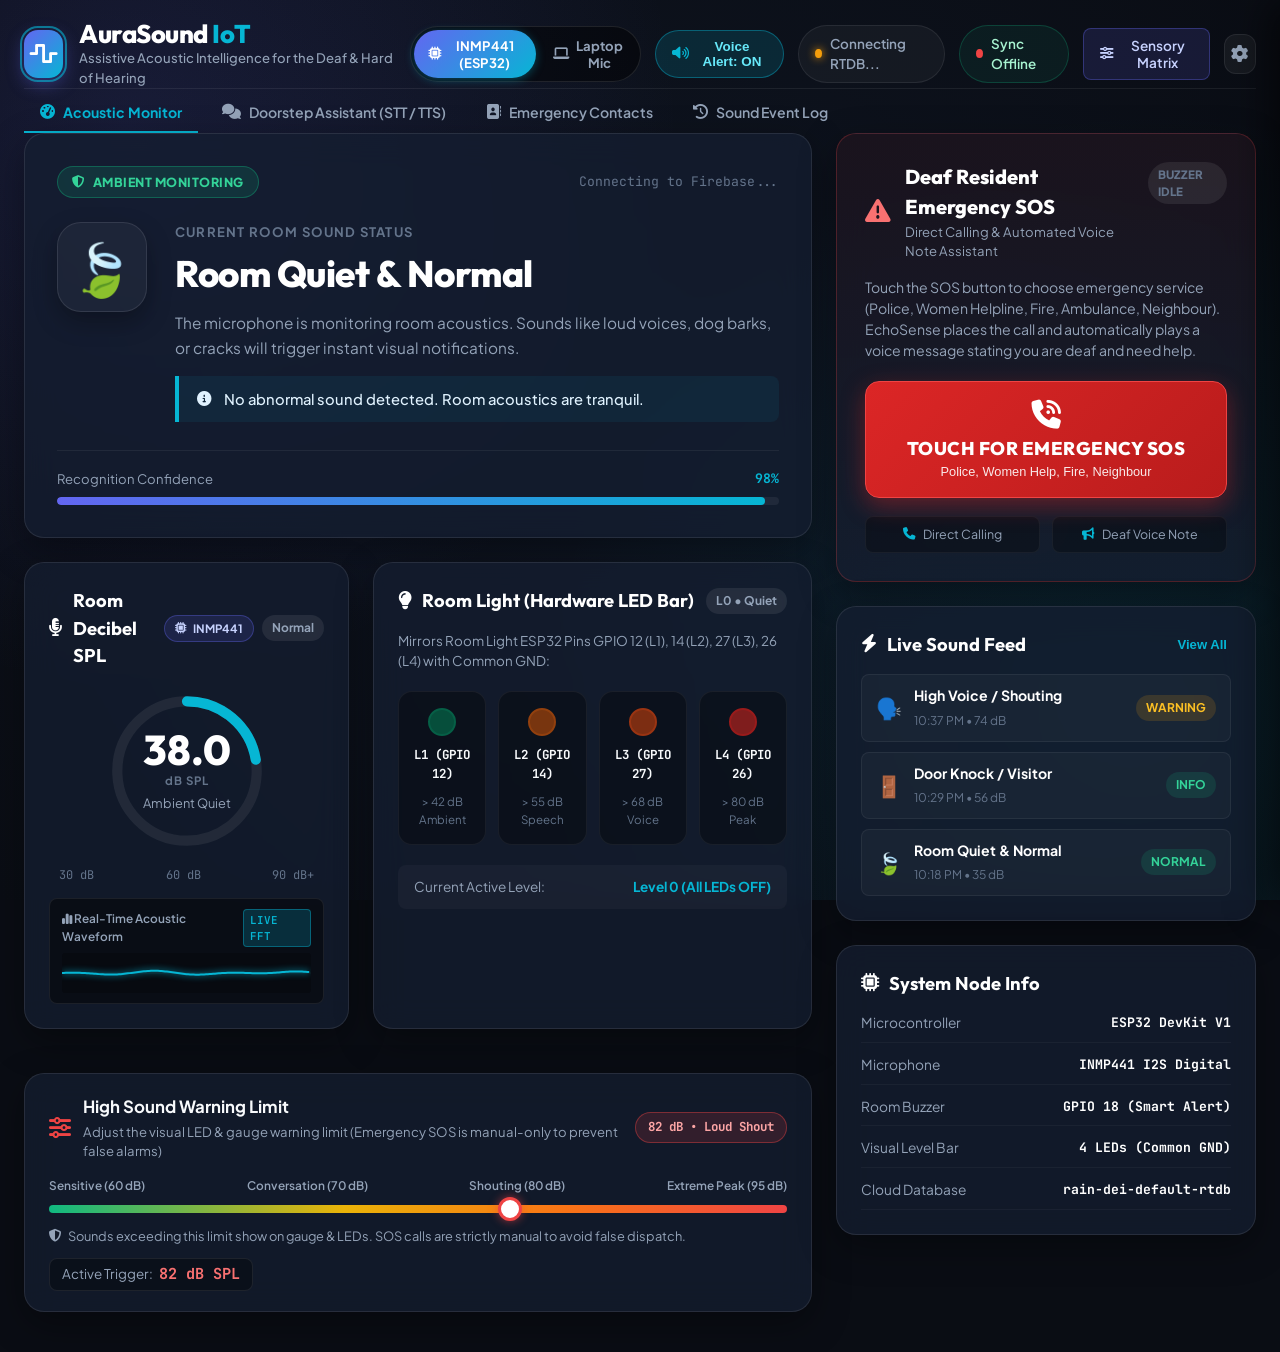
==== commit dde8ee7c: "feat(sos): manual emergency categories, helpline calling, contact WhatsApp alerts, and sensory matri" ====
--- a/web_portal/index.html
+++ b/web_portal/index.html
@@ -37,6 +37,7 @@
 
   <div class="app-layout">
     <!-- TOP NAVIGATION HEADER -->
+    <header class="app-header">
       <!-- Top Header Row -->
       <div class="top-nav-main">
         <div class="brand">
@@ -214,10 +215,10 @@
               <!-- Hardware 4-LED Sound Level Bar (Common Cathode Mirror) -->
               <div class="metric-card glass-panel led-mirror-card">
                 <div class="card-header-compact">
-                  <h3><i class="fa-solid fa-lightbulb"></i> Hardware 4-LED Sound Bar</h3>
+                  <h3><i class="fa-solid fa-lightbulb"></i> Room Light (Hardware LED Bar)</h3>
                   <span class="chip-status" id="ledStatusChip">L0 • Quiet</span>
                 </div>
-                <p class="section-hint">Mirrors ESP32 Pins GPIO 12 (L1), 14 (L2), 27 (L3), 26 (L4) with Common GND:</p>
+                <p class="section-hint">Mirrors Room Light ESP32 Pins GPIO 12 (L1), 14 (L2), 27 (L3), 26 (L4) with Common GND:</p>
 
                 <div class="led-bar-visual">
                   <div class="led-unit" id="virtualLed1">
@@ -258,8 +259,8 @@
                 <div class="threshold-title">
                   <i class="fa-solid fa-sliders color-red"></i>
                   <div>
-                    <h3>Critical Danger Audio Trigger Limit</h3>
-                    <p>Adjust the threshold in dB that automatically dispatches WhatsApp to saved contacts, sounds buzzer & flashes LEDs</p>
+                    <h3>High Sound Warning Limit</h3>
+                    <p>Adjust the visual LED & gauge warning limit (Emergency SOS is manual-only to prevent false alarms)</p>
                   </div>
                 </div>
                 <span class="threshold-chip" id="thresholdDisplayChip">82 dB • Default</span>
@@ -274,7 +275,7 @@
                 </div>
                 <input type="range" id="criticalDbSlider" min="60" max="95" step="1" value="82" class="styled-range-slider" oninput="onCriticalThresholdChange(this.value)">
                 <div class="slider-status-row">
-                  <span class="slider-hint"><i class="fa-brands fa-whatsapp color-whatsapp"></i> Sounds exceeding this limit automatically trigger WhatsApp alert with last 5 logs + room buzzer + TTS.</span>
+                  <span class="slider-hint"><i class="fa-solid fa-shield-halved color-cyan"></i> Sounds exceeding this limit show on gauge & LEDs. SOS calls are strictly manual to avoid false dispatch.</span>
                   <div class="slider-val-badge">
                     <span>Active Trigger:</span>
                     <strong id="sliderValueText">82 dB SPL</strong>
@@ -293,23 +294,23 @@
               <div class="sos-glow"></div>
               <div class="sos-header">
                 <div class="sos-title-wrap">
-                  <i class="fa-solid fa-bell-concierge"></i>
+                  <i class="fa-solid fa-triangle-exclamation color-red"></i>
                   <div>
-                    <h3>Room SOS & Buzzer Controller</h3>
-                    <p>Trigger physical buzzer on ESP32 GPIO 18</p>
+                    <h3>Deaf Resident Emergency SOS</h3>
+                    <p>Direct Calling & Automated Voice Note Assistant</p>
                   </div>
                 </div>
                 <span class="buzzer-state-badge idle" id="buzzerStateBadge">BUZZER IDLE</span>
               </div>
 
-              <p class="sos-desc">Need assistance from hearing family or roommates? Press the SOS button to sound an audible alert pattern on the room's physical ESP32 buzzer.</p>
+              <p class="sos-desc">Touch the SOS button to choose emergency service (Police, Women Helpline, Fire, Ambulance, Neighbour). EchoSense places the call and automatically plays a voice message stating you are deaf and need help.</p>
 
               <!-- SOS Panic Button -->
-              <button id="triggerSosBtn" class="btn-sos-main" onclick="triggerEmergencySos()">
+              <button id="triggerSosBtn" class="btn-sos-main" onclick="openEmergencyCategoryModal()">
                 <div class="btn-sos-content">
-                  <i class="fa-solid fa-triangle-exclamation"></i>
-                  <span id="sosBtnText">TRIGGER EMERGENCY SOS</span>
-                  <small id="sosBtnSub">Sounds room buzzer for 7s</small>
+                  <i class="fa-solid fa-phone-volume"></i>
+                  <span id="sosBtnText">TOUCH FOR EMERGENCY SOS</span>
+                  <small id="sosBtnSub">Police, Women Help, Fire, Neighbour</small>
                 </div>
               </button>
 
@@ -320,10 +321,10 @@
 
               <div class="sos-features-row">
                 <div class="sos-feature-pill">
-                  <i class="fa-solid fa-clock"></i> 7s Safety Auto-Cutoff
+                  <i class="fa-solid fa-phone"></i> Direct Calling
                 </div>
                 <div class="sos-feature-pill">
-                  <i class="fa-solid fa-shield-check"></i> Firebase Bidirectional
+                  <i class="fa-solid fa-bullhorn"></i> Deaf Voice Note
                 </div>
               </div>
             </div>
@@ -573,7 +574,7 @@
             <strong>Fire / Smoke Siren (🚨)</strong>
           </div>
           <div class="tier-content">
-            <p>Life Safety: Fullscreen Red Strobe + Hardware Buzzer are locked ON for survival protection.</p>
+            <p>Life Safety: Web (Strobe) + Band (Vibration) + Room Light (LED) + Room Buzzer are locked ON for survival protection.</p>
             <span class="locked-pill"><i class="fa-solid fa-lock"></i> LOCKED ACTIVE FOR SAFETY</span>
           </div>
         </div>
@@ -587,15 +588,15 @@
           <div class="tier-toggles">
             <label class="toggle-item">
               <input type="checkbox" id="pref-tier2-strobe" checked onchange="saveSensoryPreferences()">
-              <span>Fullscreen Strobe Flash</span>
+              <span><i class="fa-solid fa-desktop color-cyan"></i> Web (Screen Flash)</span>
             </label>
             <label class="toggle-item">
               <input type="checkbox" id="pref-tier2-vibe" checked onchange="saveSensoryPreferences()">
-              <span>Browser Vibration Pulse</span>
+              <span><i class="fa-solid fa-clock color-orange"></i> Band (Vibration)</span>
             </label>
             <label class="toggle-item">
               <input type="checkbox" id="pref-tier2-led" checked onchange="saveSensoryPreferences()">
-              <span>ESP32 4-LED Bar</span>
+              <span><i class="fa-solid fa-lightbulb color-yellow"></i> Room Light</span>
             </label>
           </div>
         </div>
@@ -609,15 +610,15 @@
           <div class="tier-toggles">
             <label class="toggle-item">
               <input type="checkbox" id="pref-tier3-strobe" onchange="saveSensoryPreferences()">
-              <span>Fullscreen Strobe Flash</span>
+              <span><i class="fa-solid fa-desktop color-cyan"></i> Web (Screen Flash)</span>
             </label>
             <label class="toggle-item">
               <input type="checkbox" id="pref-tier3-vibe" checked onchange="saveSensoryPreferences()">
-              <span>Mild Vibration Pulse</span>
+              <span><i class="fa-solid fa-clock color-orange"></i> Band (Vibration)</span>
             </label>
             <label class="toggle-item">
               <input type="checkbox" id="pref-tier3-led" checked onchange="saveSensoryPreferences()">
-              <span>ESP32 4-LED Bar</span>
+              <span><i class="fa-solid fa-lightbulb color-yellow"></i> Room Light</span>
             </label>
           </div>
         </div>
@@ -631,15 +632,15 @@
           <div class="tier-toggles">
             <label class="toggle-item">
               <input type="checkbox" id="pref-tier4-strobe" onchange="saveSensoryPreferences()">
-              <span>Fullscreen Strobe Flash</span>
+              <span><i class="fa-solid fa-desktop color-cyan"></i> Web (Screen Flash)</span>
             </label>
             <label class="toggle-item">
               <input type="checkbox" id="pref-tier4-vibe" onchange="saveSensoryPreferences()">
-              <span>Vibration Pulse</span>
+              <span><i class="fa-solid fa-clock color-orange"></i> Band (Vibration)</span>
             </label>
             <label class="toggle-item">
               <input type="checkbox" id="pref-tier4-led" checked onchange="saveSensoryPreferences()">
-              <span>ESP32 4-LED Bar</span>
+              <span><i class="fa-solid fa-lightbulb color-yellow"></i> Room Light</span>
             </label>
           </div>
         </div>
@@ -702,6 +703,161 @@
     </div>
   </div>
 
+  <!-- ===================================================================== -->
+  <!-- EMERGENCY SERVICES & DIRECT WHATSAPP ASSISTANT MODAL -->
+  <!-- ===================================================================== -->
+  <div id="emergencyCategoryModal" class="modal-overlay hidden" onclick="if(event.target === this) closeEmergencyCategoryModal()">
+    <div class="category-modal-card glass-panel">
+      <div class="modal-header">
+        <div class="modal-title-wrap">
+          <i class="fa-solid fa-triangle-exclamation color-red"></i>
+          <div>
+            <h3>Emergency Assistance (Direct WhatsApp Alert Mode)</h3>
+            <p>Instant emergency distress message with room address sent to contacts & room buzzer</p>
+          </div>
+        </div>
+        <button class="close-modal-btn" onclick="closeEmergencyCategoryModal()"><i class="fa-solid fa-xmark"></i></button>
+      </div>
+
+      <!-- Resident Address & Location Bar -->
+      <div class="resident-location-bar">
+        <div class="location-info">
+          <i class="fa-solid fa-location-dot color-cyan"></i>
+          <div>
+            <small>Dispatch Address (Included in WhatsApp Alert):</small>
+            <strong id="displayResidentAddress">Hostel Block B, Room 204</strong>
+          </div>
+        </div>
+        <button class="btn-edit-address" onclick="toggleEditAddress()"><i class="fa-solid fa-pen-to-square"></i> Edit</button>
+      </div>
+
+      <div id="addressEditBox" class="address-edit-box hidden">
+        <input type="text" id="residentAddressInput" value="Hostel Block B, Room 204" placeholder="Enter your full hostel/apartment address">
+        <button class="btn-save-address" onclick="saveResidentAddress()"><i class="fa-solid fa-check"></i> Save</button>
+      </div>
+
+      <p class="modal-instruction">Touch an emergency service below to instantly alert all saved contacts with your exact room location and trigger the ESP32 buzzer:</p>
+
+      <!-- 5 Categories Grid -->
+      <div class="emergency-categories-grid">
+        <!-- 1. POLICE EMERGENCY -->
+        <button class="emergency-cat-card cat-police" onclick="triggerCategoryCall('police')">
+          <div class="cat-icon-wrap"><i class="fa-solid fa-shield-halved"></i></div>
+          <div class="cat-details">
+            <div class="cat-title-row">
+              <strong>Police Emergency</strong>
+              <span class="cat-dial-badge"><i class="fa-solid fa-phone"></i> Call 112 / 100</span>
+            </div>
+            <p>Direct phone call to Police Control Room (112) for immediate law enforcement assistance.</p>
+          </div>
+          <i class="fa-solid fa-chevron-right cat-arrow"></i>
+        </button>
+
+        <!-- 2. WOMEN HELPLINE -->
+        <button class="emergency-cat-card cat-women" onclick="triggerCategoryCall('women')">
+          <div class="cat-icon-wrap"><i class="fa-solid fa-person-dress"></i></div>
+          <div class="cat-details">
+            <div class="cat-title-row">
+              <strong>Women Helpline & Safety</strong>
+              <span class="cat-dial-badge"><i class="fa-solid fa-phone"></i> Call 1091 / 181</span>
+            </div>
+            <p>Direct safety distress call to Women Safety Helpline (1091).</p>
+          </div>
+          <i class="fa-solid fa-chevron-right cat-arrow"></i>
+        </button>
+
+        <!-- 3. FIRE BRIGADE -->
+        <button class="emergency-cat-card cat-fire" onclick="triggerCategoryCall('fire')">
+          <div class="cat-icon-wrap"><i class="fa-solid fa-fire-extinguisher"></i></div>
+          <div class="cat-details">
+            <div class="cat-title-row">
+              <strong>Fire Brigade</strong>
+              <span class="cat-dial-badge"><i class="fa-solid fa-phone"></i> Call 101</span>
+            </div>
+            <p>Direct fire emergency call to Fire Station Control (101).</p>
+          </div>
+          <i class="fa-solid fa-chevron-right cat-arrow"></i>
+        </button>
+
+        <!-- 4. MEDICAL AMBULANCE -->
+        <button class="emergency-cat-card cat-ambulance" onclick="triggerCategoryCall('ambulance')">
+          <div class="cat-icon-wrap"><i class="fa-solid fa-truck-medical"></i></div>
+          <div class="cat-details">
+            <div class="cat-title-row">
+              <strong>Ambulance / Medical</strong>
+              <span class="cat-dial-badge"><i class="fa-solid fa-phone"></i> Call 108 / 102</span>
+            </div>
+            <p>Direct ambulance emergency call to Medical Emergency Dispatch (108).</p>
+          </div>
+          <i class="fa-solid fa-chevron-right cat-arrow"></i>
+        </button>
+
+        <!-- 5. NEIGHBOUR / TRUSTED CONTACT -->
+        <button class="emergency-cat-card cat-neighbour" onclick="triggerCategoryCall('neighbour')">
+          <div class="cat-icon-wrap"><i class="fa-solid fa-house-user"></i></div>
+          <div class="cat-details">
+            <div class="cat-title-row">
+              <strong>Neighbour / Trusted Contact</strong>
+              <span class="cat-dial-badge badge-combo" id="neighbourContactDisplayBadge"><i class="fa-brands fa-whatsapp"></i> Direct Msg to Contacts</span>
+            </div>
+            <p>Immediately opens WhatsApp emergency distress alert for sonam & dispatches to saved contacts.</p>
+          </div>
+          <i class="fa-solid fa-chevron-right cat-arrow"></i>
+        </button>
+      </div>
+
+      <div class="modal-footer-note">
+        <i class="fa-solid fa-circle-info"></i> Direct WhatsApp messaging is active. Call integration can be connected in the native mobile app.
+      </div>
+    </div>
+  </div>
+
+  <!-- ===================================================================== -->
+  <!-- ACTIVE CALL ASSISTANCE HUD MODAL -->
+  <!-- ===================================================================== -->
+  <div id="activeCallHudModal" class="modal-overlay hidden">
+    <div class="active-call-card glass-panel">
+      <div class="active-call-header">
+        <div class="call-pulse-circle">
+          <i class="fa-solid fa-phone-volume"></i>
+        </div>
+        <div>
+          <span class="call-status-tag"><i class="fa-solid fa-phone"></i> OUTBOUND CALL INITIATED</span>
+          <h3 id="activeCallRecipientLabel">Calling Police Emergency (112)</h3>
+          <p id="activeCallSub">Call placed • Resident side is silent (Sound plays for responder)</p>
+        </div>
+      </div>
+
+      <!-- Animated Voice Waveform Visualizer -->
+      <div class="voice-wave-container">
+        <div class="voice-wave-bar"></div>
+        <div class="voice-wave-bar"></div>
+        <div class="voice-wave-bar"></div>
+        <div class="voice-wave-bar"></div>
+        <div class="voice-wave-bar"></div>
+        <div class="voice-wave-bar"></div>
+        <div class="voice-wave-bar"></div>
+      </div>
+
+      <!-- Spoken Transcript Box -->
+      <div class="spoken-transcript-card">
+        <small><i class="fa-solid fa-headset"></i> Voice Message for Responder Upon Answering:</small>
+        <p id="activeCallSpokenTranscript">
+          "Emergency! This call is from a deaf resident who cannot speak on a voice call. Emergency assistance is urgently required at Hostel Block B, Room 204. Please dispatch immediate assistance!"
+        </p>
+      </div>
+
+      <div class="active-call-actions">
+        <button id="btnTransmitVoice" class="btn-repeat-voice" onclick="transmitVoiceNoteToSpeakerphone()">
+          <i class="fa-solid fa-volume-high"></i> Play Voice into Speakerphone
+        </button>
+        <button class="btn-hangup-call" onclick="endEmergencyCall()">
+          <i class="fa-solid fa-phone-slash"></i> End Call / Close HUD
+        </button>
+      </div>
+    </div>
+  </div>
+
   <!-- Main Portal Javascript -->
   <script src="app.js"></script>
 </body>
--- a/web_portal/styles.css
+++ b/web_portal/styles.css
@@ -1598,6 +1598,23 @@
   background: #10b981;
   color: #fff;
   transform: scale(1.08);
+}
+
+.btn-contact-action.call-btn {
+  background: rgba(6, 182, 212, 0.15);
+  border-color: rgba(6, 182, 212, 0.35);
+  color: #06b6d4;
+}
+
+.btn-contact-action.call-btn:hover {
+  background: #06b6d4;
+  color: #fff;
+}
+
+.contact-actions-wrap {
+  display: flex;
+  align-items: center;
+  gap: 8px;
 }
 
 .btn-icon-subtle {
@@ -2227,3 +2244,393 @@
     grid-template-columns: 1fr;
   }
 }
+
+/* ==========================================================================
+   DEAF EMERGENCY CALLING & CATEGORY MODAL SYSTEM
+   ========================================================================== */
+#emergencyCategoryModal,
+#activeCallHudModal {
+  z-index: 10001;
+}
+
+.category-modal-card {
+  max-width: 620px;
+  width: 95%;
+  max-height: 90vh;
+  overflow-y: auto;
+  padding: 28px;
+  border: 1px solid rgba(239, 68, 68, 0.35);
+  box-shadow: 0 20px 60px rgba(220, 38, 38, 0.25), 0 0 40px rgba(0, 0, 0, 0.8);
+}
+
+.resident-location-bar {
+  display: flex;
+  align-items: center;
+  justify-content: space-between;
+  background: rgba(6, 182, 212, 0.08);
+  border: 1px solid rgba(6, 182, 212, 0.25);
+  border-radius: var(--radius-md);
+  padding: 12px 16px;
+  margin: 16px 0 12px;
+}
+
+.location-info {
+  display: flex;
+  align-items: center;
+  gap: 12px;
+}
+
+.location-info i {
+  font-size: 1.4rem;
+}
+
+.location-info small {
+  display: block;
+  font-size: 0.75rem;
+  color: var(--text-muted);
+  text-transform: uppercase;
+  letter-spacing: 0.5px;
+}
+
+.location-info strong {
+  font-size: 0.95rem;
+  color: #fff;
+}
+
+.btn-edit-address {
+  background: rgba(255, 255, 255, 0.08);
+  border: 1px solid rgba(255, 255, 255, 0.15);
+  color: var(--text-primary);
+  padding: 6px 12px;
+  border-radius: var(--radius-sm);
+  font-size: 0.8rem;
+  font-weight: 600;
+  cursor: pointer;
+  transition: all 0.2s ease;
+}
+
+.btn-edit-address:hover {
+  background: rgba(6, 182, 212, 0.2);
+  border-color: var(--accent-cyan);
+}
+
+.address-edit-box {
+  display: flex;
+  gap: 8px;
+  margin-bottom: 14px;
+}
+
+.address-edit-box input {
+  flex: 1;
+  background: rgba(15, 22, 36, 0.9);
+  border: 1px solid var(--accent-cyan);
+  color: #fff;
+  padding: 10px 14px;
+  border-radius: var(--radius-sm);
+  font-size: 0.9rem;
+}
+
+.btn-save-address {
+  background: var(--accent-cyan);
+  border: none;
+  color: #000;
+  padding: 10px 16px;
+  border-radius: var(--radius-sm);
+  font-weight: 700;
+  cursor: pointer;
+}
+
+.modal-instruction {
+  font-size: 0.88rem;
+  color: var(--text-secondary);
+  margin-bottom: 18px;
+  line-height: 1.45;
+}
+
+.emergency-categories-grid {
+  display: flex;
+  flex-direction: column;
+  gap: 12px;
+  margin-bottom: 18px;
+}
+
+.emergency-cat-card {
+  display: flex;
+  align-items: center;
+  gap: 16px;
+  background: rgba(255, 255, 255, 0.03);
+  border: 1px solid rgba(255, 255, 255, 0.08);
+  border-radius: var(--radius-md);
+  padding: 16px;
+  text-align: left;
+  cursor: pointer;
+  transition: all 0.25s ease;
+  width: 100%;
+}
+
+.emergency-cat-card:hover {
+  transform: translateY(-2px);
+  box-shadow: 0 8px 24px rgba(0, 0, 0, 0.35);
+}
+
+.cat-icon-wrap {
+  width: 50px;
+  height: 50px;
+  border-radius: 14px;
+  display: flex;
+  align-items: center;
+  justify-content: center;
+  font-size: 1.5rem;
+  flex-shrink: 0;
+}
+
+.cat-police .cat-icon-wrap { background: rgba(59, 130, 246, 0.2); color: #60a5fa; border: 1px solid rgba(59, 130, 246, 0.4); }
+.cat-police:hover { border-color: #3b82f6; background: rgba(59, 130, 246, 0.08); }
+
+.cat-women .cat-icon-wrap { background: rgba(236, 72, 153, 0.2); color: #f472b6; border: 1px solid rgba(236, 72, 153, 0.4); }
+.cat-women:hover { border-color: #ec4899; background: rgba(236, 72, 153, 0.08); }
+
+.cat-fire .cat-icon-wrap { background: rgba(239, 68, 68, 0.2); color: #f87171; border: 1px solid rgba(239, 68, 68, 0.4); }
+.cat-fire:hover { border-color: #ef4444; background: rgba(239, 68, 68, 0.08); }
+
+.cat-ambulance .cat-icon-wrap { background: rgba(16, 185, 129, 0.2); color: #34d399; border: 1px solid rgba(16, 185, 129, 0.4); }
+.cat-ambulance:hover { border-color: #10b981; background: rgba(16, 185, 129, 0.08); }
+
+.cat-neighbour .cat-icon-wrap { background: rgba(245, 158, 11, 0.2); color: #fbbf24; border: 1px solid rgba(245, 158, 11, 0.4); }
+.cat-neighbour:hover { border-color: #f59e0b; background: rgba(245, 158, 11, 0.08); }
+
+.cat-details {
+  flex: 1;
+}
+
+.cat-title-row {
+  display: flex;
+  align-items: center;
+  justify-content: space-between;
+  margin-bottom: 4px;
+  flex-wrap: wrap;
+  gap: 8px;
+}
+
+.cat-title-row strong {
+  font-size: 1.05rem;
+  color: #fff;
+}
+
+.cat-dial-badge {
+  font-size: 0.78rem;
+  font-weight: 700;
+  padding: 3px 8px;
+  border-radius: 8px;
+  background: rgba(255, 255, 255, 0.08);
+  color: var(--text-primary);
+  display: inline-flex;
+  align-items: center;
+  gap: 4px;
+}
+
+.cat-dial-badge.badge-combo {
+  background: rgba(37, 211, 102, 0.15);
+  color: #25d366;
+  border: 1px solid rgba(37, 211, 102, 0.35);
+}
+
+.cat-details p {
+  font-size: 0.8rem;
+  color: var(--text-muted);
+  line-height: 1.35;
+}
+
+.cat-arrow {
+  color: var(--text-muted);
+  font-size: 0.9rem;
+}
+
+.modal-footer-note {
+  font-size: 0.78rem;
+  color: var(--text-muted);
+  text-align: center;
+  padding-top: 8px;
+  border-top: 1px solid rgba(255, 255, 255, 0.06);
+}
+
+/* ==========================================================================
+   ACTIVE CALL ASSISTANCE HUD MODAL
+   ========================================================================== */
+.active-call-card {
+  max-width: 520px;
+  width: 92%;
+  padding: 28px;
+  text-align: center;
+  border: 2px solid #22c55e;
+  box-shadow: 0 0 50px rgba(34, 197, 94, 0.35), 0 20px 60px rgba(0, 0, 0, 0.85);
+  animation: callGlowPulse 2.5s infinite ease-in-out;
+}
+
+@keyframes callGlowPulse {
+  0%, 100% { box-shadow: 0 0 40px rgba(34, 197, 94, 0.3), 0 20px 60px rgba(0, 0, 0, 0.85); }
+  50% { box-shadow: 0 0 70px rgba(34, 197, 94, 0.6), 0 20px 60px rgba(0, 0, 0, 0.85); }
+}
+
+.active-call-header {
+  display: flex;
+  flex-direction: column;
+  align-items: center;
+  gap: 12px;
+  margin-bottom: 20px;
+}
+
+.call-pulse-circle {
+  width: 72px;
+  height: 72px;
+  border-radius: 50%;
+  background: #22c55e;
+  color: #fff;
+  display: flex;
+  align-items: center;
+  justify-content: center;
+  font-size: 2rem;
+  box-shadow: 0 0 25px rgba(34, 197, 94, 0.8);
+  animation: bouncePhone 1.2s infinite ease-in-out;
+}
+
+@keyframes bouncePhone {
+  0%, 100% { transform: scale(1); }
+  50% { transform: scale(1.1); }
+}
+
+.call-status-tag {
+  font-size: 0.75rem;
+  font-weight: 800;
+  letter-spacing: 0.8px;
+  color: #22c55e;
+  display: inline-flex;
+  align-items: center;
+  gap: 6px;
+  text-transform: uppercase;
+}
+
+.call-status-tag i {
+  font-size: 0.5rem;
+  animation: blinkFast 1s infinite;
+}
+
+@keyframes blinkFast {
+  0%, 100% { opacity: 1; }
+  50% { opacity: 0.2; }
+}
+
+.active-call-header h3 {
+  font-size: 1.35rem;
+  color: #fff;
+  margin: 4px 0;
+}
+
+.active-call-header p {
+  font-size: 0.85rem;
+  color: var(--text-secondary);
+}
+
+.voice-wave-container {
+  display: flex;
+  align-items: center;
+  justify-content: center;
+  gap: 6px;
+  height: 48px;
+  margin: 16px 0;
+}
+
+.voice-wave-bar {
+  width: 6px;
+  background: #22c55e;
+  border-radius: 4px;
+  animation: wavePulse 1.2s infinite ease-in-out;
+}
+
+.voice-wave-bar:nth-child(1) { height: 16px; animation-delay: 0.1s; }
+.voice-wave-bar:nth-child(2) { height: 32px; animation-delay: 0.2s; }
+.voice-wave-bar:nth-child(3) { height: 44px; animation-delay: 0.3s; }
+.voice-wave-bar:nth-child(4) { height: 24px; animation-delay: 0.4s; }
+.voice-wave-bar:nth-child(5) { height: 48px; animation-delay: 0.5s; }
+.voice-wave-bar:nth-child(6) { height: 36px; animation-delay: 0.6s; }
+.voice-wave-bar:nth-child(7) { height: 18px; animation-delay: 0.7s; }
+
+@keyframes wavePulse {
+  0%, 100% { transform: scaleY(0.4); opacity: 0.6; }
+  50% { transform: scaleY(1.0); opacity: 1.0; }
+}
+
+.spoken-transcript-card {
+  background: rgba(15, 22, 36, 0.9);
+  border: 1px solid rgba(255, 255, 255, 0.08);
+  border-radius: var(--radius-md);
+  padding: 16px;
+  text-align: left;
+  margin-bottom: 22px;
+}
+
+.spoken-transcript-card small {
+  font-size: 0.75rem;
+  color: #22c55e;
+  font-weight: 700;
+  text-transform: uppercase;
+  display: flex;
+  align-items: center;
+  gap: 6px;
+  margin-bottom: 8px;
+}
+
+.spoken-transcript-card p {
+  font-size: 0.88rem;
+  color: #f1f5f9;
+  line-height: 1.45;
+  font-style: italic;
+}
+
+.active-call-actions {
+  display: flex;
+  gap: 12px;
+}
+
+.btn-repeat-voice {
+  flex: 1;
+  background: rgba(255, 255, 255, 0.08);
+  border: 1px solid rgba(255, 255, 255, 0.15);
+  color: #fff;
+  padding: 12px;
+  border-radius: var(--radius-md);
+  font-size: 0.88rem;
+  font-weight: 700;
+  cursor: pointer;
+  display: flex;
+  align-items: center;
+  justify-content: center;
+  gap: 8px;
+  transition: all 0.2s ease;
+}
+
+.btn-repeat-voice:hover {
+  background: rgba(255, 255, 255, 0.15);
+}
+
+.btn-hangup-call {
+  flex: 1.2;
+  background: #dc2626;
+  border: none;
+  color: #fff;
+  padding: 12px;
+  border-radius: var(--radius-md);
+  font-size: 0.88rem;
+  font-weight: 700;
+  cursor: pointer;
+  display: flex;
+  align-items: center;
+  justify-content: center;
+  gap: 8px;
+  transition: all 0.2s ease;
+}
+
+.btn-hangup-call:hover {
+  background: #b91c1c;
+  box-shadow: 0 0 20px rgba(220, 38, 38, 0.6);
+}
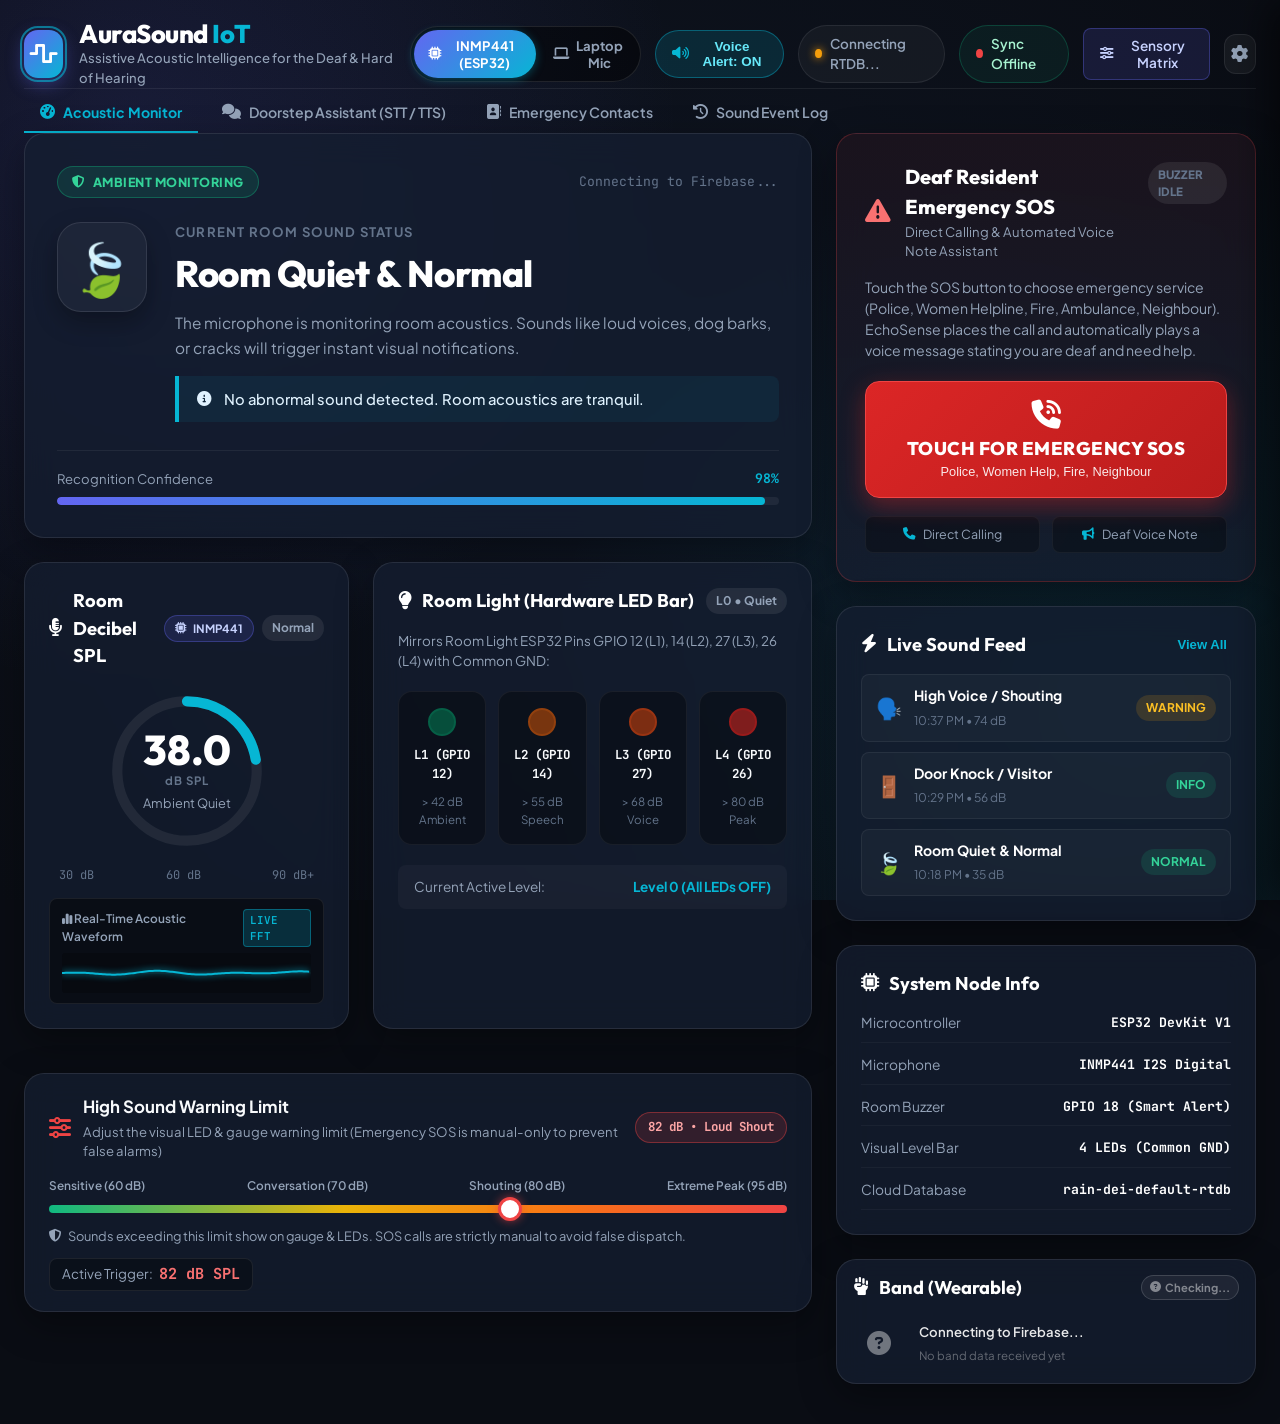
==== commit 25f17fc4: "feat: added band status, manual SOS, and updated dashboard" ====
--- a/web_portal/index.html
+++ b/web_portal/index.html
@@ -369,6 +369,34 @@
               </div>
             </div>
 
+            <!-- BAND STATUS CARD (Auto-updated from Firebase /band) -->
+            <div class="glass-panel band-status-panel" id="bandStatusPanel">
+              <div class="card-header-compact">
+                <h3><i class="fa-solid fa-hand-fist"></i> Band (Wearable)</h3>
+                <span class="band-status-badge checking" id="bandStatusBadge">
+                  <i class="fa-solid fa-circle-question"></i> Checking...
+                </span>
+              </div>
+              <div class="band-status-body">
+                <div class="band-icon-wrap" id="bandIconWrap">
+                  <i class="fa-solid fa-circle-question band-icon-unknown" id="bandStatusIcon"></i>
+                </div>
+                <div class="band-info">
+                  <div class="band-state-text" id="bandStateText">Connecting to Firebase...</div>
+                  <div class="band-battery-wrap hidden" id="bandBatteryWrap">
+                    <div class="band-battery-row">
+                      <i class="fa-solid fa-battery-three-quarters" id="bandBatteryIcon"></i>
+                      <span id="bandBatteryText">Battery: --%</span>
+                    </div>
+                    <div class="battery-bar-track">
+                      <div class="battery-bar-fill" id="bandBatteryBar" style="width: 0%"></div>
+                    </div>
+                  </div>
+                  <div class="band-last-update" id="bandLastUpdate">No band data received yet</div>
+                </div>
+              </div>
+            </div>
+
           </section>
 
         </div>
--- a/web_portal/styles.css
+++ b/web_portal/styles.css
@@ -2634,3 +2634,126 @@
   background: #b91c1c;
   box-shadow: 0 0 20px rgba(220, 38, 38, 0.6);
 }
+
+/* ============================================================
+   BAND STATUS CARD
+   ============================================================ */
+.band-status-panel {
+  padding: 14px 16px;
+  margin-top: 0;
+}
+
+.band-status-body {
+  display: flex;
+  align-items: center;
+  gap: 14px;
+  margin-top: 12px;
+}
+
+.band-icon-wrap {
+  width: 52px;
+  height: 52px;
+  border-radius: 50%;
+  display: flex;
+  align-items: center;
+  justify-content: center;
+  font-size: 1.5rem;
+  flex-shrink: 0;
+  transition: all 0.4s ease;
+}
+
+.band-icon-wrap.worn {
+  background: rgba(0, 230, 118, 0.15);
+  border: 2px solid #00e676;
+  box-shadow: 0 0 16px rgba(0, 230, 118, 0.3);
+}
+
+.band-icon-wrap.not-worn {
+  background: rgba(239, 83, 80, 0.15);
+  border: 2px solid #ef5350;
+  box-shadow: 0 0 16px rgba(239, 83, 80, 0.3);
+}
+
+.band-icon-wrap.unknown {
+  background: rgba(255, 255, 255, 0.05);
+  border: 2px solid rgba(255,255,255,0.15);
+}
+
+.band-icon-worn  { color: #00e676; }
+.band-icon-not-worn { color: #ef5350; }
+.band-icon-unknown  { color: rgba(255,255,255,0.4); }
+
+.band-info {
+  flex: 1;
+  min-width: 0;
+}
+
+.band-state-text {
+  font-size: 0.82rem;
+  font-weight: 600;
+  color: rgba(255,255,255,0.9);
+  margin-bottom: 6px;
+}
+
+.band-battery-wrap {
+  margin-bottom: 4px;
+}
+
+.band-battery-row {
+  display: flex;
+  align-items: center;
+  gap: 6px;
+  font-size: 0.78rem;
+  color: rgba(255,255,255,0.7);
+  margin-bottom: 4px;
+}
+
+.battery-bar-track {
+  width: 100%;
+  height: 5px;
+  background: rgba(255,255,255,0.1);
+  border-radius: 3px;
+  overflow: hidden;
+}
+
+.battery-bar-fill {
+  height: 100%;
+  border-radius: 3px;
+  background: linear-gradient(90deg, #00e676, #69f0ae);
+  transition: width 0.5s ease, background 0.5s ease;
+}
+
+.band-last-update {
+  font-size: 0.72rem;
+  color: rgba(255,255,255,0.35);
+  margin-top: 4px;
+}
+
+/* Band status badge */
+.band-status-badge {
+  font-size: 0.7rem;
+  font-weight: 700;
+  padding: 3px 8px;
+  border-radius: 20px;
+  display: inline-flex;
+  align-items: center;
+  gap: 4px;
+}
+
+.band-status-badge.worn {
+  background: rgba(0, 230, 118, 0.15);
+  color: #00e676;
+  border: 1px solid rgba(0, 230, 118, 0.4);
+}
+
+.band-status-badge.not-worn {
+  background: rgba(239, 83, 80, 0.15);
+  color: #ef5350;
+  border: 1px solid rgba(239, 83, 80, 0.4);
+}
+
+.band-status-badge.checking {
+  background: rgba(255, 255, 255, 0.06);
+  color: rgba(255,255,255,0.45);
+  border: 1px solid rgba(255,255,255,0.15);
+}
